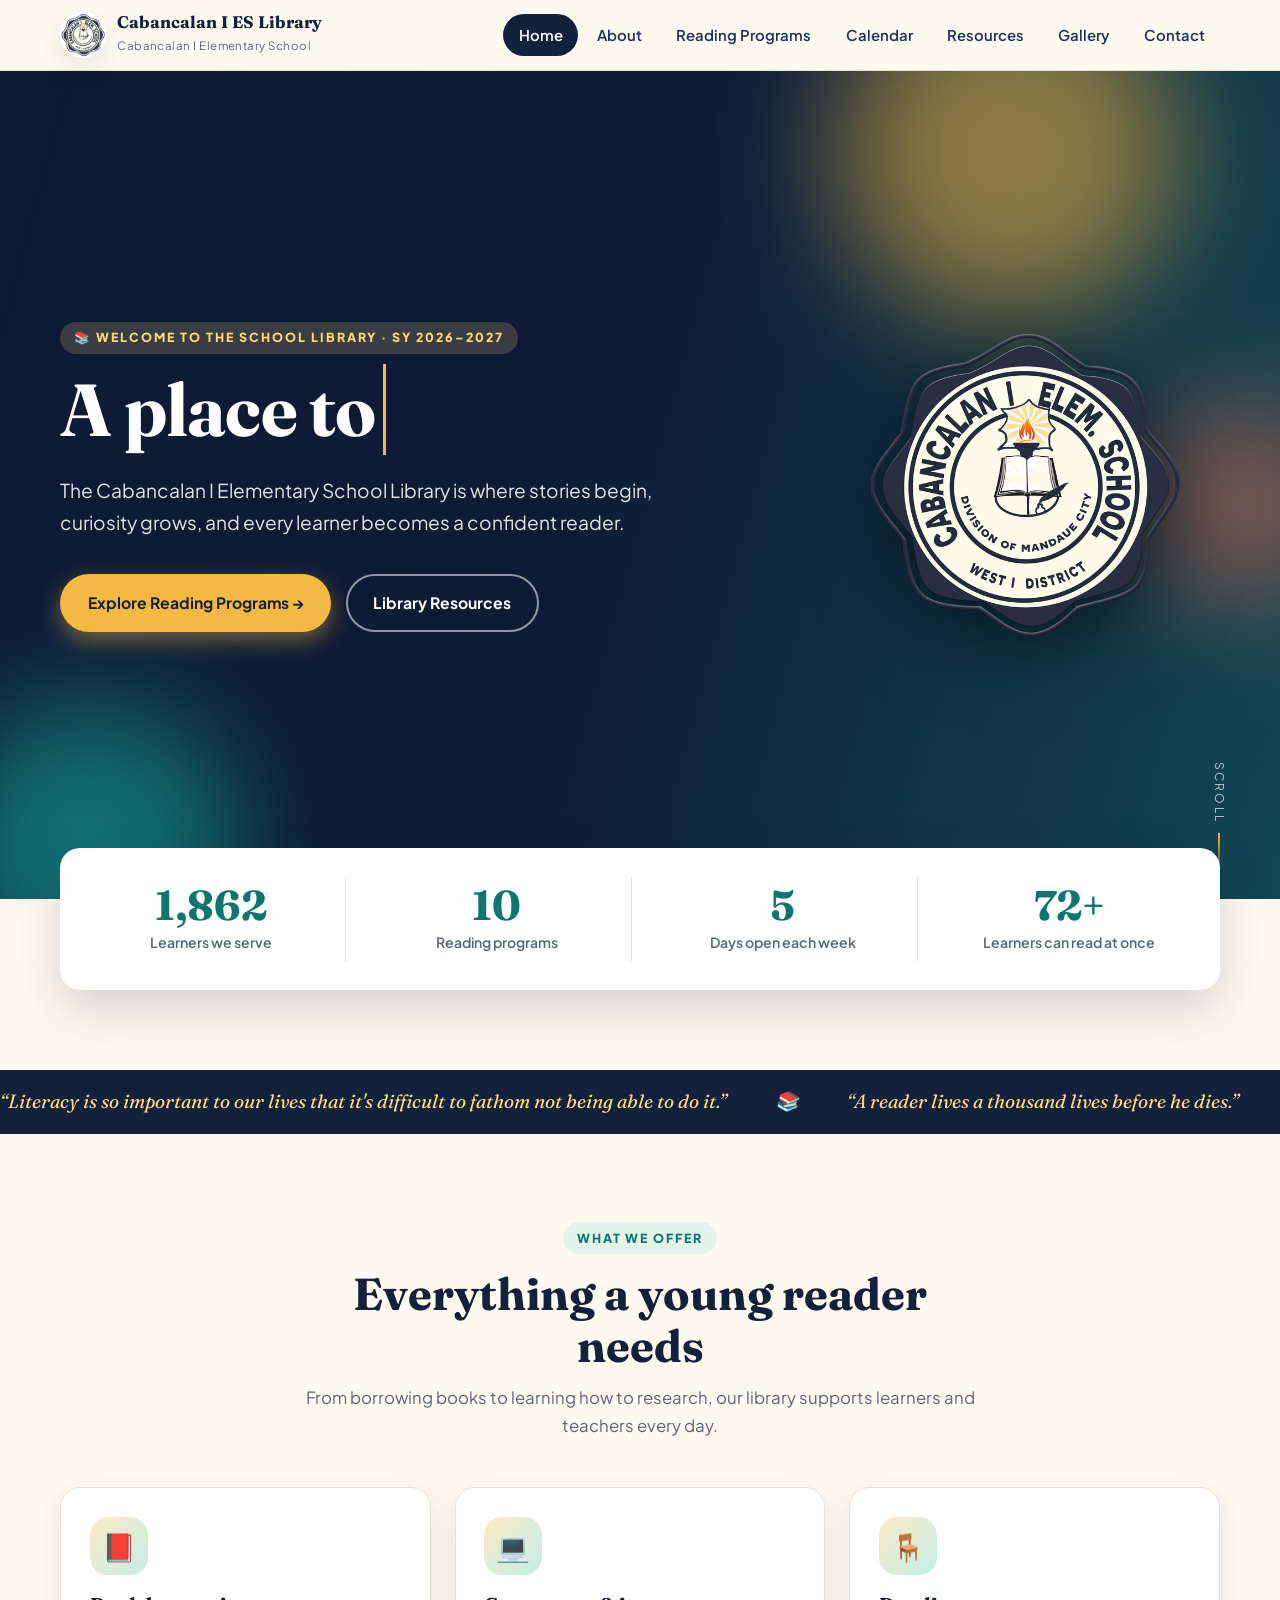
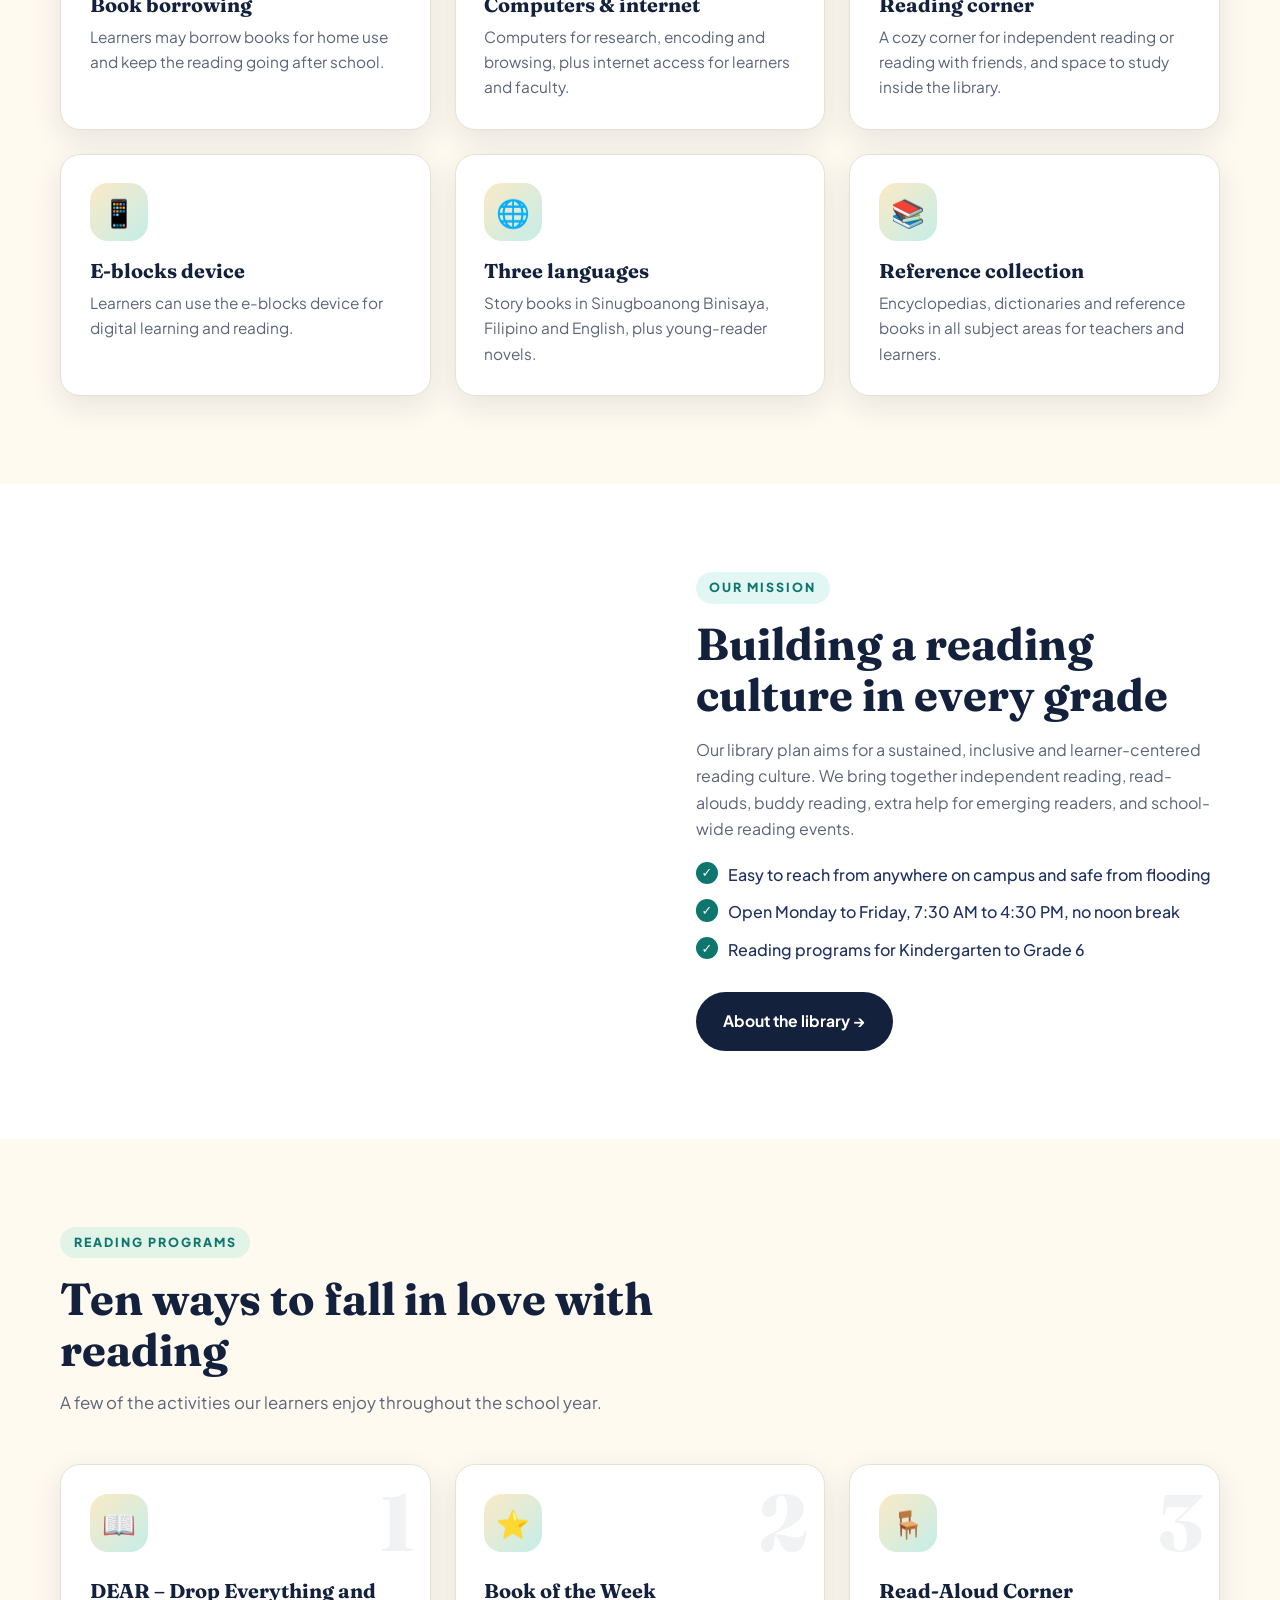
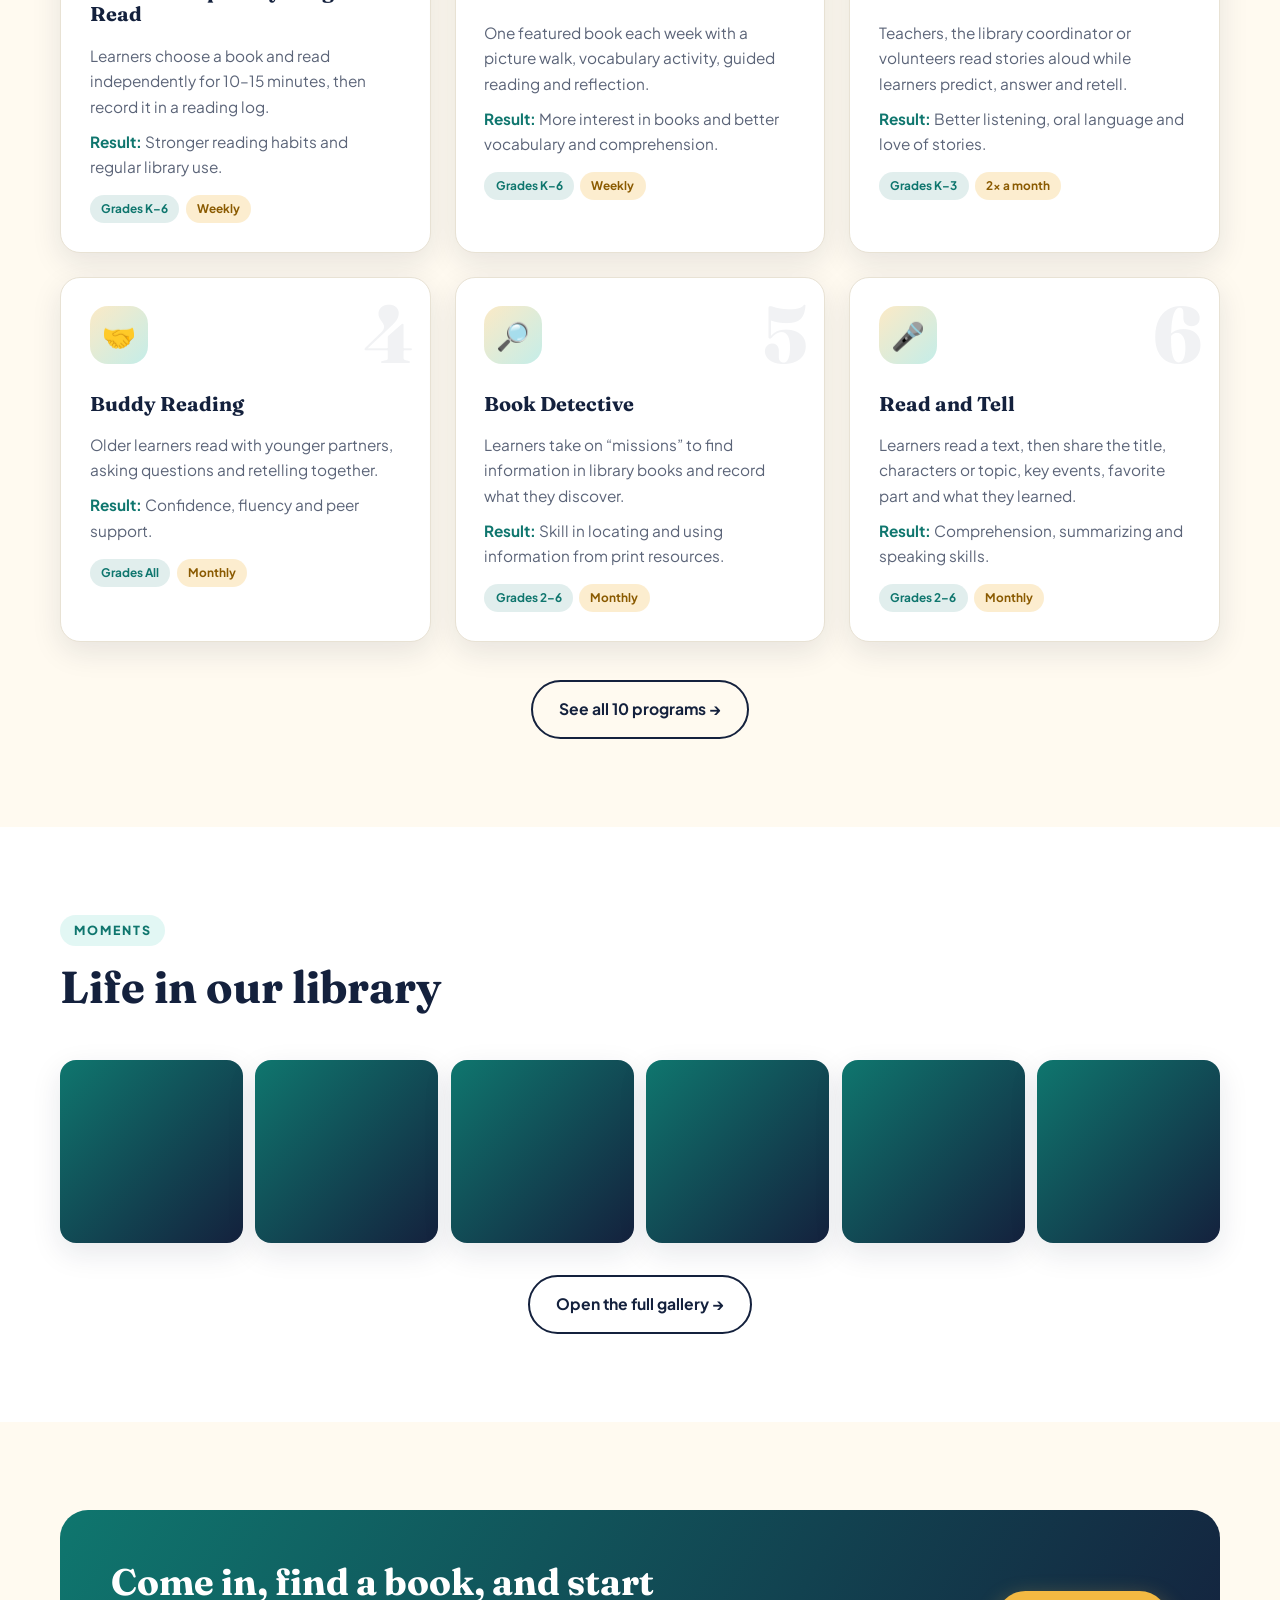
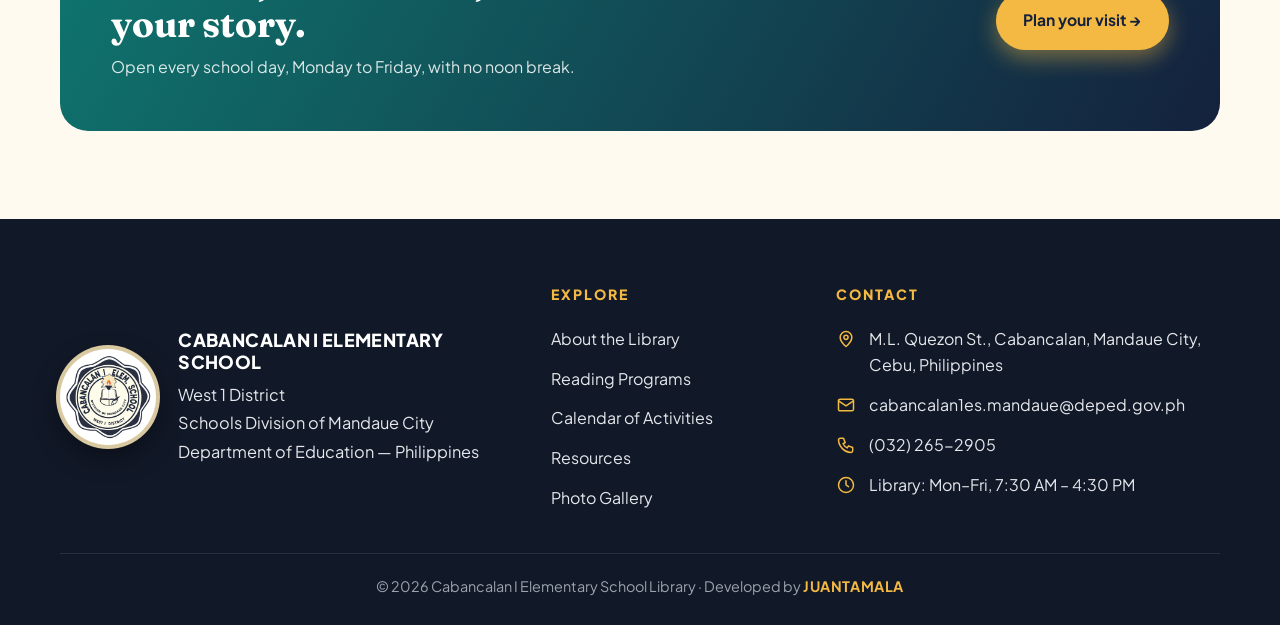
==== index.html @ df716379 "Add files via upload" ====
<!DOCTYPE html>
<html lang="en">
<head>
<meta charset="utf-8">
<meta name="viewport" content="width=device-width, initial-scale=1">
<title>Home | Cabancalan I ES Library</title>
<meta name="description" content="The official website of the Cabancalan I Elementary School Library in Mandaue City: reading programs, services, resources and activities.">
<meta name="theme-color" content="#14213d">
<link rel="icon" type="image/png" href="images/favicon.png">
<link rel="preconnect" href="https://fonts.googleapis.com">
<link rel="preconnect" href="https://fonts.gstatic.com" crossorigin>
<link href="https://fonts.googleapis.com/css2?family=Fraunces:ital,opsz,wght@0,9..144,600;0,9..144,800;1,9..144,500&family=Plus+Jakarta+Sans:wght@400;500;600;700;800&display=swap" rel="stylesheet">
<link rel="stylesheet" href="css/style.css">
</head>
<body>
<header class="site-header">
  <div class="container nav">
    <a class="brand" href="index.html" aria-label="Cabancalan I ES Library home">
      <img class="brand-logo" src="images/favicon.png" srcset="images/logo.png 2x" alt="Cabancalan I Elementary School seal" width="46" height="46">
      <span class="brand-text"><strong>Cabancalan I ES Library</strong><span>Cabancalan I Elementary School</span></span>
    </a>
    <button class="nav-toggle" aria-label="Toggle menu" aria-expanded="false">☰</button>
    <ul class="nav-links"><li><a href="index.html" class="active">Home</a></li><li><a href="about.html">About</a></li><li><a href="programs.html">Reading Programs</a></li><li><a href="calendar.html">Calendar</a></li><li><a href="resources.html">Resources</a></li><li><a href="gallery.html">Gallery</a></li><li><a href="contact.html">Contact</a></li></ul>
  </div>
</header>

<section class="hero">
  <div class="hero-slides"></div>
  <div class="orb o1"></div><div class="orb o2"></div><div class="orb o3"></div>
  <div class="floaters"></div>
  <div class="container">
    <div class="hero-inner">
      <span class="eyebrow">📚 Welcome to the School Library · SY 2026–2027</span>
      <h1>A place to <span class="typed">read.</span></h1>
      <p>The Cabancalan I Elementary School Library is where stories begin, curiosity grows, and every learner becomes a confident reader.</p>
      <div class="hero-cta">
        <a class="btn btn-gold" href="programs.html">Explore Reading Programs →</a>
        <a class="btn btn-ghost" href="resources.html">Library Resources</a>
      </div>
    </div>
  </div>
  <img class="hero-seal" src="images/logo.png" alt="Cabancalan I Elementary School seal" width="320" height="320">
  <div class="hero-dots"></div>
  <div class="scroll-cue">Scroll</div>
</section>

<section class="stats"><div class="container">
  <div class="stats-grid reveal">
    <div class="stat"><b data-count="1935">0</b><span>Learners we serve</span></div>
    <div class="stat"><b data-count="10">0</b><span>Reading programs</span></div>
    <div class="stat"><b data-count="5">0</b><span>Days open each week</span></div>
    <div class="stat"><b data-count="75" data-suffix="+">0</b><span>Learners can read at once</span></div>
  </div>
</div></section>

<div class="marquee" aria-hidden="true"><div class="marquee-track"></div></div>

<section class="section">
  <div class="container">
    <div class="section-head center reveal">
      <span class="eyebrow">What we offer</span>
      <h2>Everything a young reader needs</h2>
      <p>From borrowing books to learning how to research, our library supports learners and teachers every day.</p>
    </div>
    <div class="grid grid-3">
      <div class="card reveal d1"><div class="icon-bubble">📕</div><h3>Book borrowing</h3><p>Learners may borrow books for home use and keep the reading going after school.</p></div>
      <div class="card reveal d2"><div class="icon-bubble">💻</div><h3>Computers &amp; internet</h3><p>Computers for research, encoding and browsing, plus internet access for learners and faculty.</p></div>
      <div class="card reveal d3"><div class="icon-bubble">🪑</div><h3>Reading corner</h3><p>A cozy corner for independent reading or reading with friends, and space to study inside the library.</p></div>
      <div class="card reveal d1"><div class="icon-bubble">📱</div><h3>E-blocks device</h3><p>Learners can use the e-blocks device for digital learning and reading.</p></div>
      <div class="card reveal d2"><div class="icon-bubble">🌐</div><h3>Three languages</h3><p>Story books in Sinugboanong Binisaya, Filipino and English, plus young-reader novels.</p></div>
      <div class="card reveal d3"><div class="icon-bubble">📚</div><h3>Reference collection</h3><p>Encyclopedias, dictionaries and reference books in all subject areas for teachers and learners.</p></div>
    </div>
  </div>
</section>

<section class="section alt">
  <div class="container split">
    <div class="split-img reveal"><img data-img="1_79HZ__CMOJ8QJNDazKHxoBqwaELF8jE" alt="Inside the Cabancalan I ES Library" onerror="this.style.opacity=0"></div>
    <div class="reveal d1">
      <span class="eyebrow">Our mission</span>
      <h2>Building a reading culture in every grade</h2>
      <p style="margin-top:1rem">Our library plan aims for a sustained, inclusive and learner-centered reading culture. We bring together independent reading, read-alouds, buddy reading, extra help for emerging readers, and school-wide reading events.</p>
      <ul class="check-list">
        <li>Easy to reach from anywhere on campus and safe from flooding</li>
        <li>Open Monday to Friday, 7:30 AM to 4:30 PM, no noon break</li>
        <li>Reading programs for Kindergarten to Grade 6</li>
      </ul>
      <div style="margin-top:1.8rem"><a class="btn btn-dark" href="about.html">About the library →</a></div>
    </div>
  </div>
</section>

<section class="section">
  <div class="container">
    <div class="section-head reveal">
      <span class="eyebrow">Reading programs</span>
      <h2>Ten ways to fall in love with reading</h2>
      <p>A few of the activities our learners enjoy throughout the school year.</p>
    </div>
    <div class="grid grid-3" id="programs" data-limit="6"></div>
    <div style="text-align:center;margin-top:2.4rem"><a class="btn btn-outline" href="programs.html">See all 10 programs →</a></div>
  </div>
</section>

<section class="section alt">
  <div class="container">
    <div class="section-head reveal">
      <span class="eyebrow">Moments</span>
      <h2>Life in our library</h2>
    </div>
    <div class="strip" id="strip"></div>
    <div style="text-align:center;margin-top:2rem"><a class="btn btn-outline" href="gallery.html">Open the full gallery →</a></div>
  </div>
</section>
<section class="section"><div class="container">
  <div class="cta-band reveal">
    <div><h2>Come in, find a book, and start your story.</h2><p>Open every school day, Monday to Friday, with no noon break.</p></div>
    <a class="btn btn-gold" href="contact.html">Plan your visit →</a>
  </div></div></section>

<footer class="site-footer">
  <div class="container">
    <div class="foot-grid">
      <div class="foot-school">
        <img class="foot-logo" src="images/logo.png" alt="Cabancalan I Elementary School seal" width="96" height="96" loading="lazy">
        <div>
          <h4>CABANCALAN I ELEMENTARY SCHOOL</h4>
          <p>West 1 District</p>
          <p>Schools Division of Mandaue City</p>
          <p>Department of Education — Philippines</p>
        </div>
      </div>
      <div>
        <h5>Explore</h5>
        <ul class="foot-links">
          <li><a href="about.html">About the Library</a></li>
          <li><a href="programs.html">Reading Programs</a></li>
          <li><a href="calendar.html">Calendar of Activities</a></li>
          <li><a href="resources.html">Resources</a></li>
          <li><a href="gallery.html">Photo Gallery</a></li>
        </ul>
      </div>
      <div>
        <h5>Contact</h5>
        <ul class="foot-contact">
          <li><svg viewBox="0 0 24 24" width="20" height="20" fill="none" stroke="currentColor" stroke-width="1.8" stroke-linecap="round" stroke-linejoin="round" aria-hidden="true"><path d="M12 21s7-5.6 7-11a7 7 0 1 0-14 0c0 5.4 7 11 7 11z"/><circle cx="12" cy="10" r="2.5"/></svg><span>M.L. Quezon St., Cabancalan, Mandaue City, Cebu, Philippines</span></li>
          <li><svg viewBox="0 0 24 24" width="20" height="20" fill="none" stroke="currentColor" stroke-width="1.8" stroke-linecap="round" stroke-linejoin="round" aria-hidden="true"><rect x="3" y="5" width="18" height="14" rx="2"/><path d="m3 7 9 6 9-6"/></svg><a href="mailto:cabancalan1es.mandaue@deped.gov.ph">cabancalan1es.mandaue@deped.gov.ph</a></li>
          <li><svg viewBox="0 0 24 24" width="20" height="20" fill="none" stroke="currentColor" stroke-width="1.8" stroke-linecap="round" stroke-linejoin="round" aria-hidden="true"><path d="M5 4h4l2 5-2.5 1.5a11 11 0 0 0 5 5L15 13l5 2v4a2 2 0 0 1-2 2A16 16 0 0 1 3 6a2 2 0 0 1 2-2z"/></svg><span>(032) 265-2905</span></li>
          <li><svg viewBox="0 0 24 24" width="20" height="20" fill="none" stroke="currentColor" stroke-width="1.8" stroke-linecap="round" stroke-linejoin="round" aria-hidden="true"><circle cx="12" cy="12" r="9"/><path d="M12 7v5l3 2"/></svg><span>Library: Mon–Fri, 7:30 AM – 4:30 PM</span></li>
        </ul>
      </div>
    </div>
    <div class="foot-bottom">© <span class="year">2026</span> Cabancalan I Elementary School Library · Developed by <b>JUANTAMALA</b></div>
  </div>
</footer>
<button class="to-top" aria-label="Back to top">↑</button>
<script src="js/data.js"></script>
<script src="js/main.js"></script>
</body>
</html>
---- css/style.css ----
/* Cabancalan 1 ES Library — styles */
:root{
  --ink:#14213d;
  --ink-2:#1f3160;
  --teal:#0f766e;
  --teal-2:#14b8a6;
  --gold:#f4b942;
  --gold-2:#ffd978;
  --coral:#e76f51;
  --cream:#fffaf0;
  --paper:#ffffff;
  --muted:#5b6478;
  --line:#e8e2d4;
  --radius:20px;
  --shadow:0 10px 30px rgba(20,33,61,.10);
  --shadow-lg:0 20px 50px rgba(20,33,61,.18);
  --font-head:"Fraunces",Georgia,serif;
  --font-body:"Plus Jakarta Sans",system-ui,-apple-system,"Segoe UI",sans-serif;
}
*{box-sizing:border-box;margin:0;padding:0}
html{scroll-behavior:smooth}
body{font-family:var(--font-body);color:var(--ink);background:var(--cream);line-height:1.65;overflow-x:hidden}
img{max-width:100%;display:block}
a{color:inherit;text-decoration:none}
.container{width:min(1160px,92%);margin-inline:auto}
h1,h2,h3,h4{font-family:var(--font-head);line-height:1.15;color:var(--ink)}
h2{font-size:clamp(1.9rem,4vw,2.8rem)}
h3{font-size:1.25rem}
p{color:var(--muted)}
.eyebrow{display:inline-block;font-size:.78rem;font-weight:800;letter-spacing:.16em;text-transform:uppercase;color:var(--teal);background:rgba(20,184,166,.12);padding:.35rem .85rem;border-radius:999px;margin-bottom:.9rem}
.section{padding:5.5rem 0}
.section.alt{background:var(--paper)}
.section-head{max-width:680px;margin-bottom:3rem}
.section-head.center{text-align:center;margin-inline:auto}
.section-head p{margin-top:.8rem;font-size:1.05rem}

/* Header */
.site-header{position:sticky;top:0;z-index:50;background:rgba(255,250,240,.86);backdrop-filter:blur(14px);border-bottom:1px solid var(--line);transition:box-shadow .3s}
.site-header.scrolled{box-shadow:0 6px 24px rgba(20,33,61,.10)}
.nav{display:flex;align-items:center;justify-content:space-between;padding:.75rem 0}
.brand{display:flex;align-items:center;gap:.7rem}
.brand-mark{width:44px;height:44px;border-radius:14px;background:linear-gradient(135deg,var(--teal),var(--ink));display:grid;place-items:center;font-size:1.4rem;box-shadow:var(--shadow)}
.brand-text strong{display:block;font-family:var(--font-head);font-size:1.05rem;line-height:1.1}
.brand-text span{font-size:.72rem;color:var(--muted);letter-spacing:.04em}
.nav-links{display:flex;gap:.25rem;list-style:none;align-items:center}
.nav-links a{display:block;padding:.55rem .95rem;border-radius:999px;font-weight:600;font-size:.93rem;color:var(--ink-2);transition:background .2s,color .2s}
.nav-links a:hover{background:rgba(15,118,110,.1);color:var(--teal)}
.nav-links a.active{background:var(--ink);color:#fff}
.nav-toggle{display:none;background:none;border:0;font-size:1.7rem;cursor:pointer;color:var(--ink)}

/* Buttons */
.btn{display:inline-flex;align-items:center;gap:.5rem;padding:.9rem 1.6rem;border-radius:999px;font-weight:700;font-size:.98rem;border:2px solid transparent;cursor:pointer;transition:transform .25s,box-shadow .25s,background .25s,color .25s;font-family:inherit}
.btn:hover{transform:translateY(-3px)}
.btn-gold{background:var(--gold);color:var(--ink);box-shadow:0 8px 22px rgba(244,185,66,.45)}
.btn-gold:hover{box-shadow:0 14px 30px rgba(244,185,66,.6)}
.btn-ghost{border-color:rgba(255,255,255,.55);color:#fff}
.btn-ghost:hover{background:rgba(255,255,255,.15)}
.btn-dark{background:var(--ink);color:#fff}
.btn-outline{border-color:var(--ink);color:var(--ink)}
.btn-outline:hover{background:var(--ink);color:#fff}

/* Hero */
.hero{position:relative;min-height:92vh;display:grid;align-items:center;color:#fff;overflow:hidden;isolation:isolate;background:var(--ink)}
.hero-slides{position:absolute;inset:0;z-index:-3}
.hero-slide{position:absolute;inset:0;background-size:cover;background-position:center;opacity:0;transform:scale(1.05);transition:opacity 1.6s ease}
.hero-slide.active{opacity:1;animation:kenburns 14s ease-out forwards}
@keyframes kenburns{from{transform:scale(1.05) translate(0,0)}to{transform:scale(1.18) translate(-1.5%,-1%)}}
.hero::before{content:"";position:absolute;inset:0;z-index:-2;background:linear-gradient(105deg,rgba(14,26,52,.93) 0%,rgba(14,26,52,.78) 45%,rgba(15,118,110,.45) 100%)}
.orb{position:absolute;border-radius:50%;filter:blur(60px);opacity:.55;z-index:-1;animation:drift 12s ease-in-out infinite alternate}
.orb.o1{width:340px;height:340px;background:var(--gold);top:-90px;right:8%}
.orb.o2{width:300px;height:300px;background:var(--teal-2);bottom:-100px;left:-60px;animation-delay:-4s}
.orb.o3{width:200px;height:200px;background:var(--coral);top:40%;right:-60px;animation-delay:-7s}
@keyframes drift{from{transform:translate(0,0) scale(1)}to{transform:translate(40px,-30px) scale(1.15)}}
.floaters{position:absolute;inset:0;z-index:-1;pointer-events:none;overflow:hidden}
.floaters span{position:absolute;bottom:-60px;font-size:2rem;opacity:0;animation:floatUp linear infinite}
@keyframes floatUp{0%{transform:translateY(0) rotate(0);opacity:0}10%{opacity:.8}90%{opacity:.6}100%{transform:translateY(-110vh) rotate(360deg);opacity:0}}
.hero-inner{padding:5rem 0 6rem;max-width:760px}
.hero .eyebrow{background:rgba(255,217,120,.18);color:var(--gold-2)}
.hero h1{color:#fff;font-size:clamp(2.5rem,7vw,4.6rem);letter-spacing:-.01em}
.hero h1 .typed{color:var(--gold);border-right:3px solid var(--gold);padding-right:.1em;animation:blink .8s steps(1) infinite}
@keyframes blink{50%{border-color:transparent}}
.hero p{color:rgba(255,255,255,.88);font-size:clamp(1.02rem,2vw,1.2rem);margin:1.4rem 0 2.2rem;max-width:600px}
.hero-cta{display:flex;flex-wrap:wrap;gap:.9rem}
.hero-dots{position:absolute;bottom:1.6rem;left:50%;transform:translateX(-50%);display:flex;gap:.5rem}
.hero-dots button{width:10px;height:10px;border-radius:99px;border:0;background:rgba(255,255,255,.4);cursor:pointer;transition:width .3s,background .3s}
.hero-dots button.active{width:32px;background:var(--gold)}
.scroll-cue{position:absolute;bottom:1.4rem;right:4%;font-size:.75rem;letter-spacing:.18em;text-transform:uppercase;color:rgba(255,255,255,.7);writing-mode:vertical-rl;display:flex;align-items:center;gap:.6rem}
.scroll-cue::after{content:"";width:2px;height:44px;background:linear-gradient(var(--gold),transparent);animation:cue 1.8s ease-in-out infinite}
@keyframes cue{0%{transform:scaleY(0);transform-origin:top}50%{transform:scaleY(1);transform-origin:top}51%{transform-origin:bottom}100%{transform:scaleY(0);transform-origin:bottom}}

/* Page hero (inner pages) */
.page-hero{position:relative;padding:5rem 0 4rem;background:linear-gradient(120deg,var(--ink),var(--ink-2) 55%,var(--teal));color:#fff;overflow:hidden}
.page-hero::after{content:"📖";position:absolute;right:6%;top:50%;transform:translateY(-50%) rotate(-12deg);font-size:9rem;opacity:.12}
.page-hero h1{color:#fff;font-size:clamp(2.1rem,5vw,3.4rem)}
.page-hero p{color:rgba(255,255,255,.85);max-width:600px;margin-top:.8rem;font-size:1.1rem}
.crumbs{font-size:.85rem;color:var(--gold-2);margin-bottom:.8rem}

/* Stats */
.stats{position:relative;margin-top:-3.2rem;z-index:5}
.stats-grid{display:grid;grid-template-columns:repeat(4,1fr);gap:1rem;background:var(--paper);border-radius:var(--radius);box-shadow:var(--shadow-lg);padding:1.8rem 1rem}
.stat{text-align:center;padding:.4rem 1rem;border-right:1px solid var(--line)}
.stat:last-child{border:0}
.stat b{display:block;font-family:var(--font-head);font-size:2.6rem;color:var(--teal);line-height:1.1}
.stat span{font-size:.88rem;color:var(--muted);font-weight:600}

/* Marquee */
.marquee{background:var(--ink);color:var(--gold-2);overflow:hidden;padding:1rem 0;margin-top:5rem}
.marquee-track{display:flex;gap:3rem;white-space:nowrap;width:max-content;animation:scroll 38s linear infinite;font-family:var(--font-head);font-style:italic;font-size:1.2rem}
.marquee:hover .marquee-track{animation-play-state:paused}
@keyframes scroll{to{transform:translateX(-50%)}}

/* Cards */
.grid{display:grid;gap:1.5rem}
.grid-3{grid-template-columns:repeat(3,1fr)}
.grid-2{grid-template-columns:repeat(2,1fr)}
.card{background:var(--paper);border:1px solid var(--line);border-radius:var(--radius);padding:1.8rem;box-shadow:var(--shadow);transition:transform .35s,box-shadow .35s}
.card:hover{transform:translateY(-8px);box-shadow:var(--shadow-lg)}
.icon-bubble{width:58px;height:58px;border-radius:18px;display:grid;place-items:center;font-size:1.7rem;margin-bottom:1.1rem;background:linear-gradient(135deg,rgba(244,185,66,.3),rgba(20,184,166,.25))}
.card h3{margin-bottom:.5rem}
.card p{font-size:.96rem}

/* Split */
.split{display:grid;grid-template-columns:1.05fr .95fr;gap:3.5rem;align-items:center}
.split-img{position:relative}
.split-img img{border-radius:var(--radius);box-shadow:var(--shadow-lg);aspect-ratio:4/3;object-fit:cover;width:100%;background:linear-gradient(135deg,var(--teal),var(--ink))}
.split-img::before{content:"";position:absolute;inset:-14px 14px 14px -14px;border:3px solid var(--gold);border-radius:var(--radius);z-index:-1}
.check-list{list-style:none;margin-top:1.2rem;display:grid;gap:.7rem}
.check-list li{padding-left:2rem;position:relative;color:var(--ink-2);font-weight:500}
.check-list li::before{content:"✓";position:absolute;left:0;top:0;width:1.4rem;height:1.4rem;border-radius:50%;background:var(--teal);color:#fff;font-size:.8rem;display:grid;place-items:center}

/* Programs */
.filters{display:flex;flex-wrap:wrap;gap:.6rem;margin-bottom:2rem}
.chip{padding:.5rem 1.1rem;border-radius:999px;border:1.5px solid var(--line);background:var(--paper);font-weight:700;font-size:.88rem;cursor:pointer;font-family:inherit;color:var(--ink-2);transition:all .2s}
.chip:hover{border-color:var(--teal);color:var(--teal)}
.chip.active{background:var(--ink);border-color:var(--ink);color:#fff}
.program{display:flex;flex-direction:column;gap:.6rem;position:relative;overflow:hidden}
.program .num{position:absolute;right:1rem;top:-.6rem;font-family:var(--font-head);font-size:5rem;font-weight:800;color:rgba(20,33,61,.06)}
.tags{display:flex;flex-wrap:wrap;gap:.4rem;margin-top:.4rem}
.tag{font-size:.74rem;font-weight:700;padding:.25rem .7rem;border-radius:999px;background:rgba(15,118,110,.12);color:var(--teal)}
.tag.gold{background:rgba(244,185,66,.25);color:#8a5a00}
.program.hide{display:none}

/* Timeline / calendar */
.timeline{position:relative;max-width:860px;margin-inline:auto}
.timeline::before{content:"";position:absolute;left:22px;top:0;bottom:0;width:3px;background:linear-gradient(var(--gold),var(--teal))}
.t-item{position:relative;padding-left:4.2rem;margin-bottom:1.6rem}
.t-dot{position:absolute;left:0;top:0;width:46px;height:46px;border-radius:50%;background:var(--ink);color:var(--gold);display:grid;place-items:center;font-size:.72rem;font-weight:800;letter-spacing:.05em;box-shadow:0 0 0 6px var(--cream)}
.t-card{background:var(--paper);border:1px solid var(--line);border-radius:16px;padding:1.2rem 1.4rem;box-shadow:var(--shadow)}
.t-card h3{margin-bottom:.5rem}
.t-card ul{list-style:none;display:grid;gap:.35rem}
.t-card li{font-size:.95rem;color:var(--muted);padding-left:1.1rem;position:relative}
.t-card li::before{content:"•";position:absolute;left:0;color:var(--teal);font-weight:900}
.t-card li b{color:var(--ink-2)}

/* Resources */
.res-card{display:flex;gap:1.2rem;align-items:flex-start}
.res-icon{flex:none;width:56px;height:68px;border-radius:12px;display:grid;place-items:center;font-size:.8rem;font-weight:800;color:#fff;letter-spacing:.05em}
.res-icon.pdf{background:linear-gradient(135deg,#ef4444,#b91c1c)}
.res-icon.doc{background:linear-gradient(135deg,#3b82f6,#1d4ed8)}
.res-card .btn{margin-top:.9rem;padding:.55rem 1.2rem;font-size:.88rem}

/* Gallery */
.gallery{columns:3 280px;column-gap:1rem}
.g-item{break-inside:avoid;margin-bottom:1rem;border-radius:16px;overflow:hidden;cursor:zoom-in;position:relative;background:linear-gradient(135deg,var(--teal),var(--ink));min-height:140px;box-shadow:var(--shadow)}
.g-item img{width:100%;transition:transform .6s}
.g-item:hover img{transform:scale(1.08)}
.g-item::after{content:"🔍";position:absolute;inset:auto 12px 12px auto;width:38px;height:38px;border-radius:50%;background:rgba(255,255,255,.9);display:grid;place-items:center;opacity:0;transform:translateY(8px);transition:all .3s}
.g-item:hover::after{opacity:1;transform:none}
.lightbox{position:fixed;inset:0;z-index:100;background:rgba(10,16,32,.94);display:none;align-items:center;justify-content:center;padding:2rem}
.lightbox.open{display:flex;animation:fade .25s}
.lightbox img{max-height:88vh;max-width:92vw;border-radius:12px;box-shadow:0 20px 60px rgba(0,0,0,.6)}
.lb-btn{position:absolute;background:rgba(255,255,255,.14);color:#fff;border:0;width:48px;height:48px;border-radius:50%;font-size:1.4rem;cursor:pointer;transition:background .2s}
.lb-btn:hover{background:rgba(255,255,255,.3)}
.lb-close{top:1.2rem;right:1.2rem}.lb-prev{left:1.2rem}.lb-next{right:1.2rem}
@keyframes fade{from{opacity:0}to{opacity:1}}

/* Preview strip on home */
.strip{display:grid;grid-template-columns:repeat(6,1fr);gap:.8rem}
.strip .g-item{margin:0;aspect-ratio:1;min-height:0}
.strip .g-item img{height:100%;object-fit:cover}

/* Rules */
.rule{display:flex;gap:1rem;align-items:center;padding:1.1rem 1.3rem;background:var(--paper);border:1px solid var(--line);border-radius:16px}
.rule .ico{font-size:1.7rem}
.rule b{color:var(--ink-2)}

/* Contact */
.contact-grid{display:grid;grid-template-columns:1fr 1fr;gap:2rem}
.contact-line{display:flex;gap:1rem;align-items:flex-start;padding:1rem 0;border-bottom:1px dashed var(--line)}
.contact-line:last-child{border:0}
.contact-line .ico{font-size:1.5rem;width:46px;height:46px;flex:none;border-radius:14px;background:rgba(244,185,66,.25);display:grid;place-items:center}
.contact-line b{display:block;color:var(--ink)}
.hours{width:100%;border-collapse:collapse}
.hours td{padding:.7rem .4rem;border-bottom:1px solid var(--line);font-size:.96rem}
.hours td:last-child{text-align:right;font-weight:700;color:var(--teal)}
.quote-box{background:linear-gradient(135deg,var(--ink),var(--teal));color:#fff;border-radius:var(--radius);padding:2.4rem;position:relative;overflow:hidden}
.quote-box p{color:#fff;font-family:var(--font-head);font-style:italic;font-size:1.35rem;line-height:1.5;position:relative}
.quote-box::before{content:"“";position:absolute;top:-30px;left:14px;font-size:9rem;font-family:var(--font-head);color:rgba(255,217,120,.25)}

/* CTA band */
.cta-band{background:linear-gradient(120deg,var(--teal),var(--ink));color:#fff;border-radius:28px;padding:3.2rem;display:flex;gap:2rem;align-items:center;justify-content:space-between;flex-wrap:wrap;position:relative;overflow:hidden}
.cta-band h2{color:#fff;font-size:clamp(1.6rem,3.2vw,2.3rem);max-width:560px}
.cta-band p{color:rgba(255,255,255,.85);margin-top:.5rem}

/* Footer (see bottom) */
.to-top{position:fixed;right:1.2rem;bottom:1.2rem;width:48px;height:48px;border-radius:50%;border:0;background:var(--gold);color:var(--ink);font-size:1.3rem;font-weight:800;cursor:pointer;box-shadow:var(--shadow-lg);opacity:0;pointer-events:none;transform:translateY(12px);transition:all .3s;z-index:40}
.to-top.show{opacity:1;pointer-events:auto;transform:none}

/* Reveal on scroll */
.reveal{opacity:0;transform:translateY(34px);transition:opacity .8s ease,transform .8s ease}
.reveal.in{opacity:1;transform:none}
.reveal.d1{transition-delay:.1s}.reveal.d2{transition-delay:.2s}.reveal.d3{transition-delay:.3s}

/* Responsive */
@media (max-width:900px){
  .nav-toggle{display:block}
  .nav-links{position:absolute;top:100%;left:0;right:0;flex-direction:column;align-items:stretch;background:var(--cream);padding:.8rem 4%;border-bottom:1px solid var(--line);display:none;box-shadow:0 14px 24px rgba(20,33,61,.1)}
  .nav-links.open{display:flex}
  .grid-3{grid-template-columns:repeat(2,1fr)}
  .split,.contact-grid,.foot-grid{grid-template-columns:1fr}
  .stats-grid{grid-template-columns:repeat(2,1fr)}
  .stat{border-right:0}
  .strip{grid-template-columns:repeat(3,1fr)}
  .scroll-cue{display:none}
}
@media (max-width:600px){
  .grid-3,.grid-2{grid-template-columns:1fr}
  .section{padding:4rem 0}
  .hero-inner{padding:3.5rem 0 5.5rem}
  .cta-band{padding:2rem}
}
@media (prefers-reduced-motion:reduce){
  *,*::before,*::after{animation:none!important;transition:none!important}
  .reveal{opacity:1;transform:none}
  .hero-slide:first-child{opacity:1}
}

/* School seal */
.brand-logo{width:46px;height:46px;border-radius:50%;object-fit:contain;background:#fff;box-shadow:var(--shadow)}
.hero-seal{position:absolute;right:7%;top:50%;width:min(340px,26vw);height:auto;aspect-ratio:1;transform:translateY(-50%);filter:drop-shadow(0 20px 40px rgba(0,0,0,.5));animation:sealFloat 6s ease-in-out infinite;z-index:1}
.hero-seal::after{content:""}
@keyframes sealFloat{0%,100%{transform:translateY(-50%) rotate(-3deg)}50%{transform:translateY(calc(-50% - 16px)) rotate(3deg)}}
@media (max-width:1240px){.hero-seal{display:none}}

/* Footer — matches the L&D site */
.site-footer{background:#111827;color:#e5e7eb;padding:4rem 0 1.6rem}
.foot-grid{display:grid;grid-template-columns:1.5fr .8fr 1.3fr;gap:3rem}
.foot-school{display:flex;gap:1.4rem;align-items:center}
.foot-logo{width:96px;height:96px;flex:none;border-radius:50%;background:#fff;padding:3px;box-shadow:0 0 0 4px #d9c9a0,0 10px 28px rgba(0,0,0,.45)}
.site-footer h4{font-family:var(--font-body);font-size:1.12rem;font-weight:800;letter-spacing:.02em;color:#fff;margin-bottom:.45rem;line-height:1.25}
.site-footer h5{font-family:var(--font-body);font-size:.88rem;font-weight:800;letter-spacing:.14em;text-transform:uppercase;color:var(--gold);margin-bottom:1.2rem}
.foot-school p{color:#e5e7eb;font-size:1.02rem;line-height:1.75}
.foot-links,.foot-contact{list-style:none;display:grid;gap:.85rem;font-size:1rem}
.foot-contact li{display:flex;gap:.85rem;align-items:flex-start;color:#e5e7eb}
.foot-contact svg{flex:none;color:var(--gold);margin-top:.2rem}
.site-footer a{color:#e5e7eb;transition:color .2s}
.site-footer a:hover{color:var(--gold)}
.foot-bottom{margin-top:2.6rem;padding-top:1.3rem;border-top:1px solid rgba(255,255,255,.1);font-size:.9rem;text-align:center;color:#9ca3af}
.foot-bottom b{color:var(--gold);letter-spacing:.04em}
@media (max-width:900px){.foot-grid{grid-template-columns:1fr;gap:2rem}.foot-school{flex-direction:row}}
@media (max-width:480px){.foot-school{flex-direction:column;align-items:flex-start}}
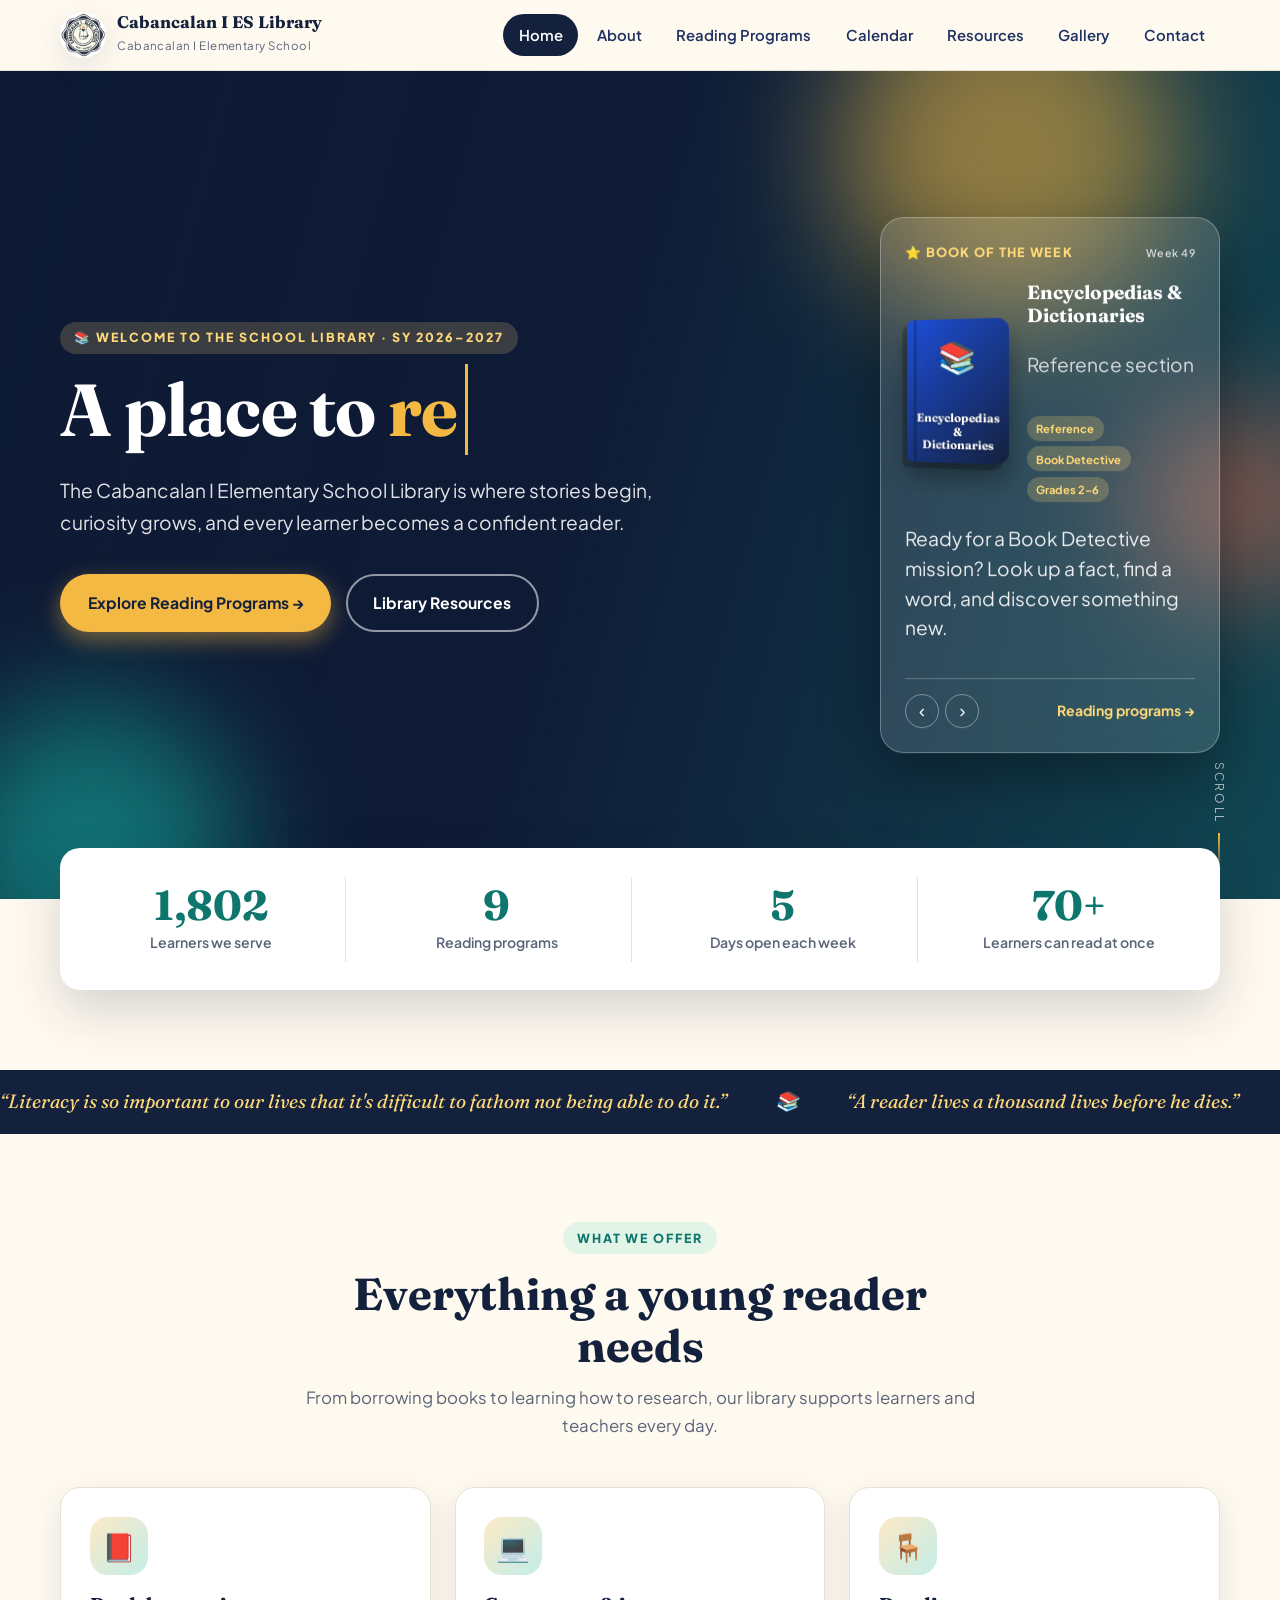
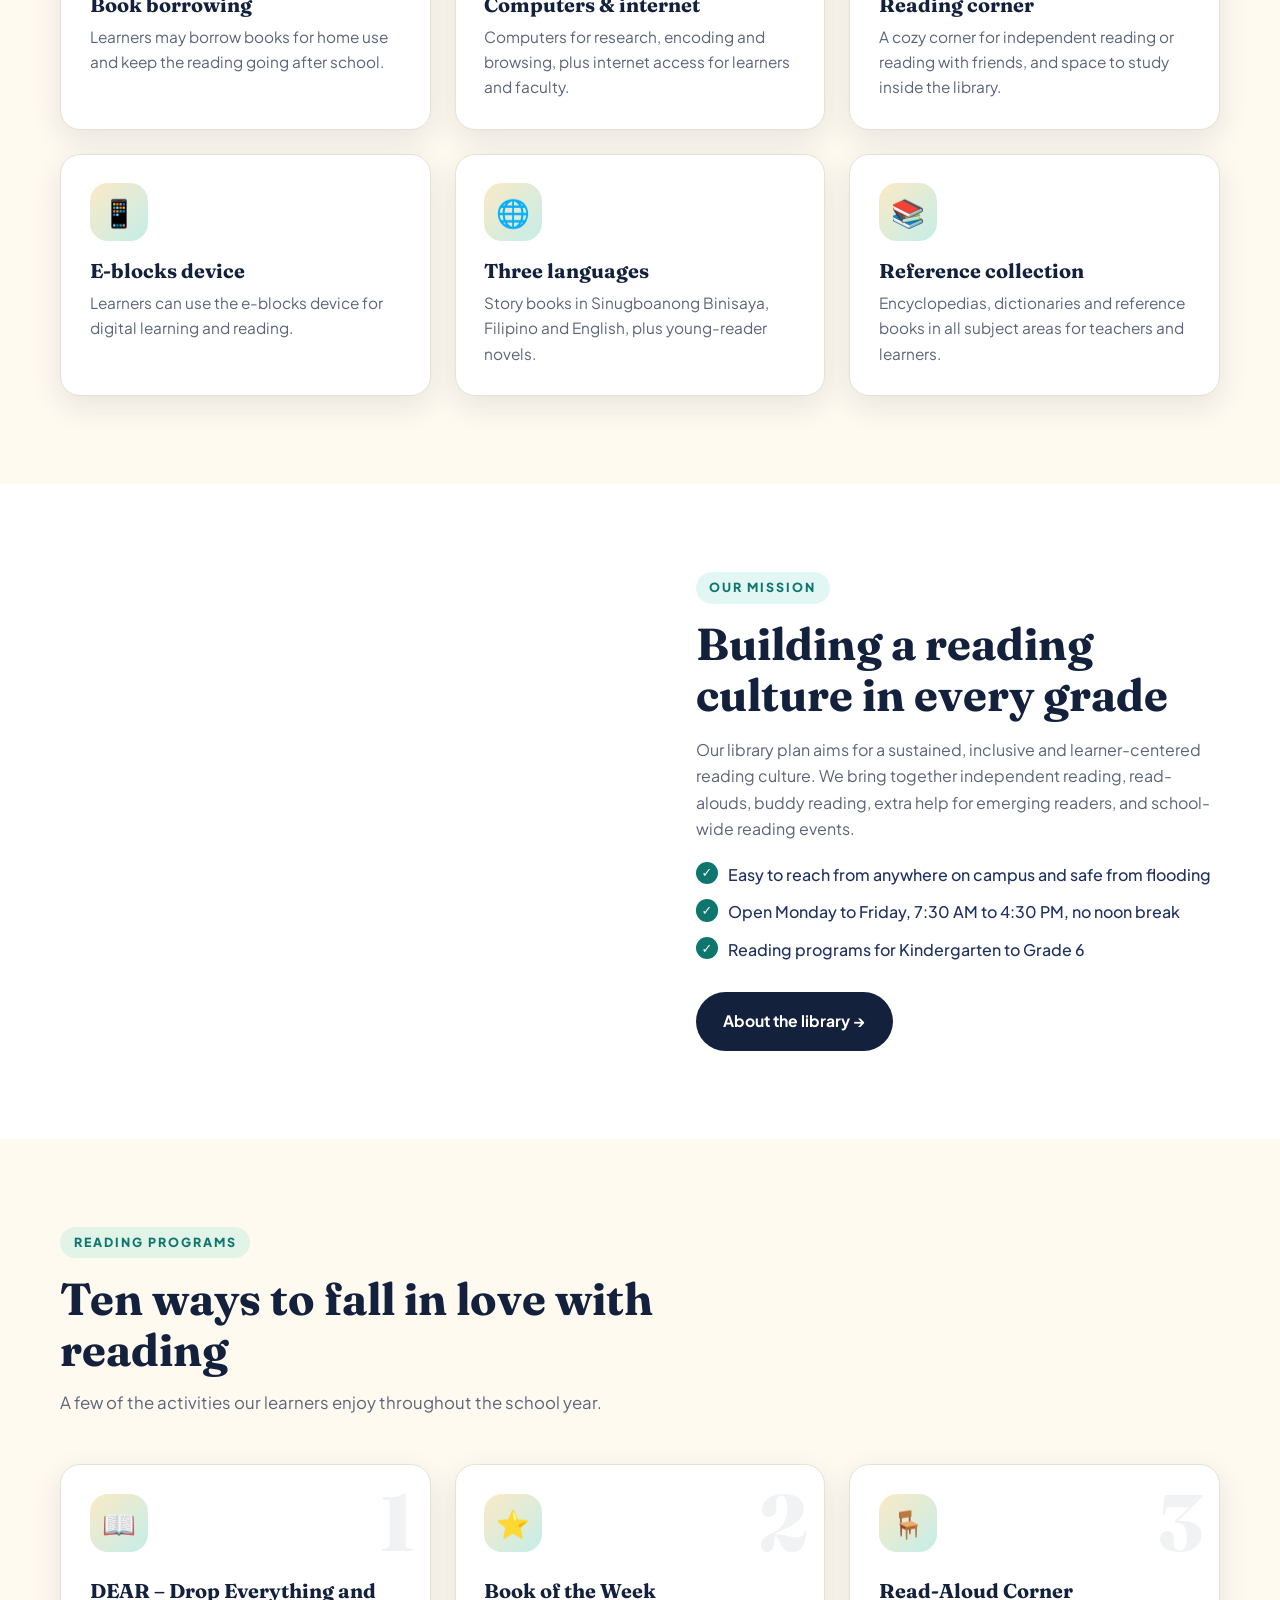
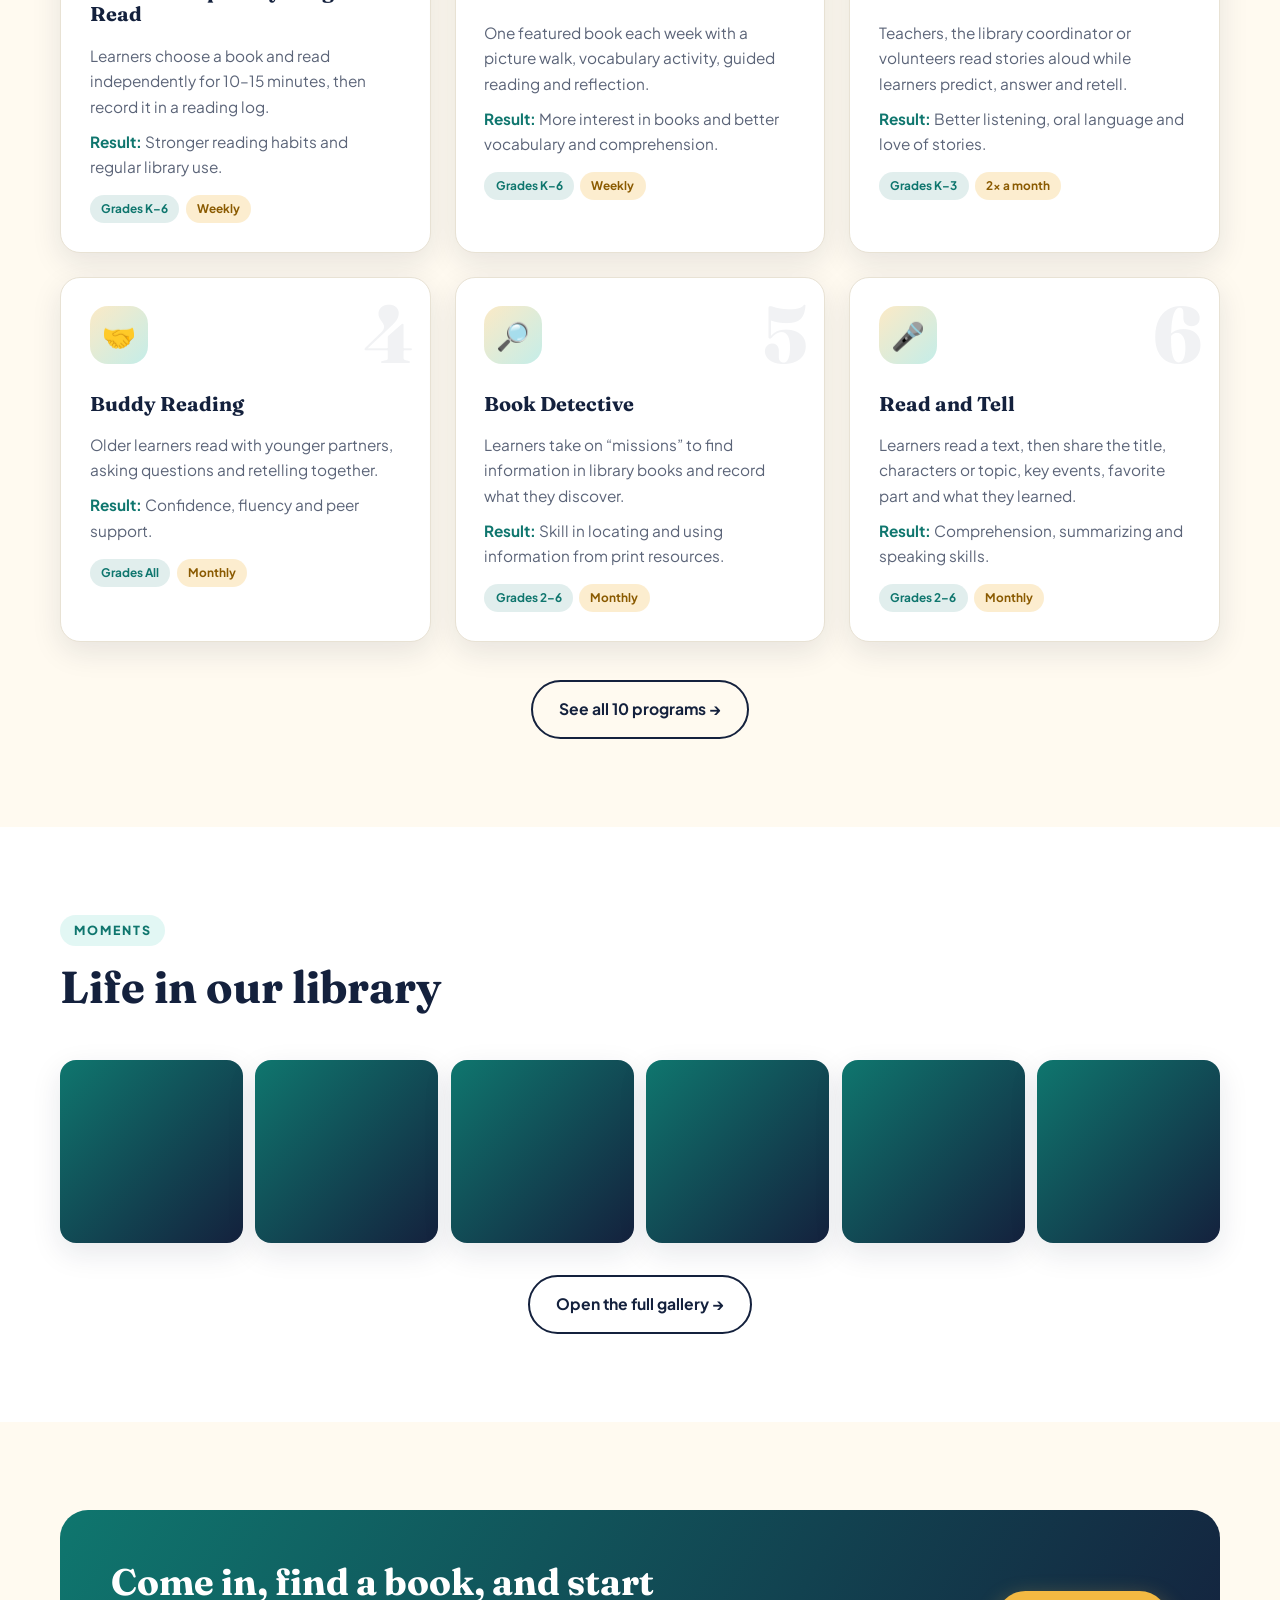
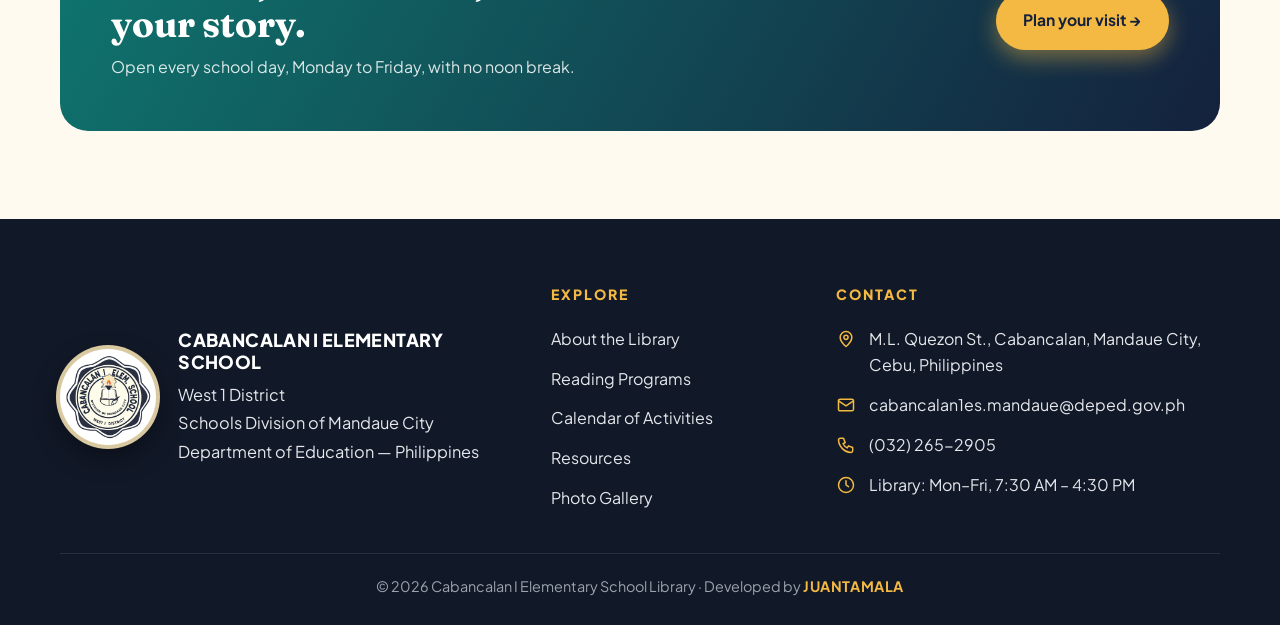
==== commit c475c0a1: "Add files via upload" ====
--- a/index.html
+++ b/index.html
@@ -39,7 +39,22 @@
       </div>
     </div>
   </div>
-  <img class="hero-seal" src="images/logo.png" alt="Cabancalan I Elementary School seal" width="320" height="320">
+  <aside class="hero-card" id="heroCard" aria-label="Book of the Week">
+    <div class="bw-head"><span>⭐ Book of the Week</span><small id="bwWeek"></small></div>
+    <div class="bw-body">
+      <div class="bw-cover" id="bwCover" aria-hidden="true"><span id="bwCoverIcon">📘</span><b id="bwCoverTitle"></b></div>
+      <div class="bw-info">
+        <h3 id="bwTitle">—</h3>
+        <p class="bw-author" id="bwAuthor"></p>
+        <div class="bw-tags" id="bwTags"></div>
+      </div>
+    </div>
+    <p class="bw-blurb" id="bwBlurb"></p>
+    <div class="bw-foot">
+      <div class="bw-nav"><button type="button" id="bwPrev" aria-label="Previous book">‹</button><button type="button" id="bwNext" aria-label="Next book">›</button></div>
+      <a class="hc-link" href="programs.html">Reading programs →</a>
+    </div>
+  </aside>
   <div class="hero-dots"></div>
   <div class="scroll-cue">Scroll</div>
 </section>
--- a/css/style.css
+++ b/css/style.css
@@ -237,10 +237,6 @@
 
 /* School seal */
 .brand-logo{width:46px;height:46px;border-radius:50%;object-fit:contain;background:#fff;box-shadow:var(--shadow)}
-.hero-seal{position:absolute;right:7%;top:50%;width:min(340px,26vw);height:auto;aspect-ratio:1;transform:translateY(-50%);filter:drop-shadow(0 20px 40px rgba(0,0,0,.5));animation:sealFloat 6s ease-in-out infinite;z-index:1}
-.hero-seal::after{content:""}
-@keyframes sealFloat{0%,100%{transform:translateY(-50%) rotate(-3deg)}50%{transform:translateY(calc(-50% - 16px)) rotate(3deg)}}
-@media (max-width:1240px){.hero-seal{display:none}}
 
 /* Footer — matches the L&D site */
 .site-footer{background:#111827;color:#e5e7eb;padding:4rem 0 1.6rem}
@@ -259,3 +255,29 @@
 .foot-bottom b{color:var(--gold);letter-spacing:.04em}
 @media (max-width:900px){.foot-grid{grid-template-columns:1fr;gap:2rem}.foot-school{flex-direction:row}}
 @media (max-width:480px){.foot-school{flex-direction:column;align-items:flex-start}}
+
+/* Hero card: Book of the Week */
+.hero-card{position:absolute;right:max(4%,calc((100vw - 1160px)/2));top:50%;transform:translateY(-50%);width:340px;padding:1.5rem;border-radius:24px;background:rgba(255,255,255,.13);border:1px solid rgba(255,255,255,.3);backdrop-filter:blur(18px);-webkit-backdrop-filter:blur(18px);box-shadow:0 24px 60px rgba(0,0,0,.35);color:#fff;z-index:2;animation:cardIn 1s .5s both cubic-bezier(.2,.8,.2,1)}
+@keyframes cardIn{from{opacity:0;transform:translateY(-44%)}to{opacity:1;transform:translateY(-50%)}}
+.bw-head{display:flex;justify-content:space-between;align-items:center;margin-bottom:1.1rem;font-weight:800;font-size:.8rem;letter-spacing:.1em;text-transform:uppercase;color:var(--gold-2)}
+.bw-head small{font-weight:600;letter-spacing:.04em;text-transform:none;color:rgba(255,255,255,.75)}
+.bw-body{display:flex;gap:1.1rem;align-items:center}
+.bw-cover{flex:none;width:104px;height:144px;border-radius:6px 12px 12px 6px;padding:.7rem .6rem;display:flex;flex-direction:column;justify-content:space-between;text-align:center;box-shadow:-5px 6px 0 rgba(0,0,0,.22),0 14px 24px rgba(0,0,0,.35);position:relative;background:var(--teal);transition:transform .5s;transform:perspective(500px) rotateY(-12deg);animation:bookBob 5s ease-in-out infinite}
+.bw-cover::before{content:"";position:absolute;left:7px;top:0;bottom:0;width:3px;background:rgba(0,0,0,.22)}
+.bw-cover span{font-size:2rem}
+.bw-cover b{font-family:var(--font-head);font-size:.74rem;line-height:1.15;color:#fff;text-shadow:0 1px 2px rgba(0,0,0,.4)}
+@keyframes bookBob{0%,100%{transform:perspective(500px) rotateY(-12deg) translateY(0)}50%{transform:perspective(500px) rotateY(-6deg) translateY(-6px)}}
+.bw-info h3{color:#fff;font-size:1.2rem;line-height:1.2}
+.bw-author{font-size:.85rem;color:rgba(255,255,255,.8)!important;margin:.25rem 0 .6rem}
+.bw-tags{display:flex;flex-wrap:wrap;gap:.35rem}
+.bw-tags span{font-size:.7rem;font-weight:700;padding:.2rem .6rem;border-radius:999px;background:rgba(255,217,120,.22);color:var(--gold-2)}
+.bw-blurb{margin:1rem 0 .4rem;font-size:.9rem;line-height:1.55;color:rgba(255,255,255,.9)!important;min-height:4.2em}
+.bw-foot{display:flex;justify-content:space-between;align-items:center;margin-top:.8rem;padding-top:.9rem;border-top:1px solid rgba(255,255,255,.25)}
+.bw-nav{display:flex;gap:.4rem}
+.bw-nav button{width:34px;height:34px;border-radius:50%;border:1px solid rgba(255,255,255,.4);background:transparent;color:#fff;font-size:1.2rem;line-height:1;cursor:pointer;transition:background .2s}
+.bw-nav button:hover{background:rgba(255,255,255,.22)}
+.hc-link{font-weight:700;font-size:.88rem;color:var(--gold-2)}
+.hc-link:hover{color:#fff}
+.bw-swap{animation:bwSwap .5s both}
+@keyframes bwSwap{from{opacity:0;transform:translateX(14px)}to{opacity:1;transform:none}}
+@media (max-width:1100px){.hero-card{display:none}}
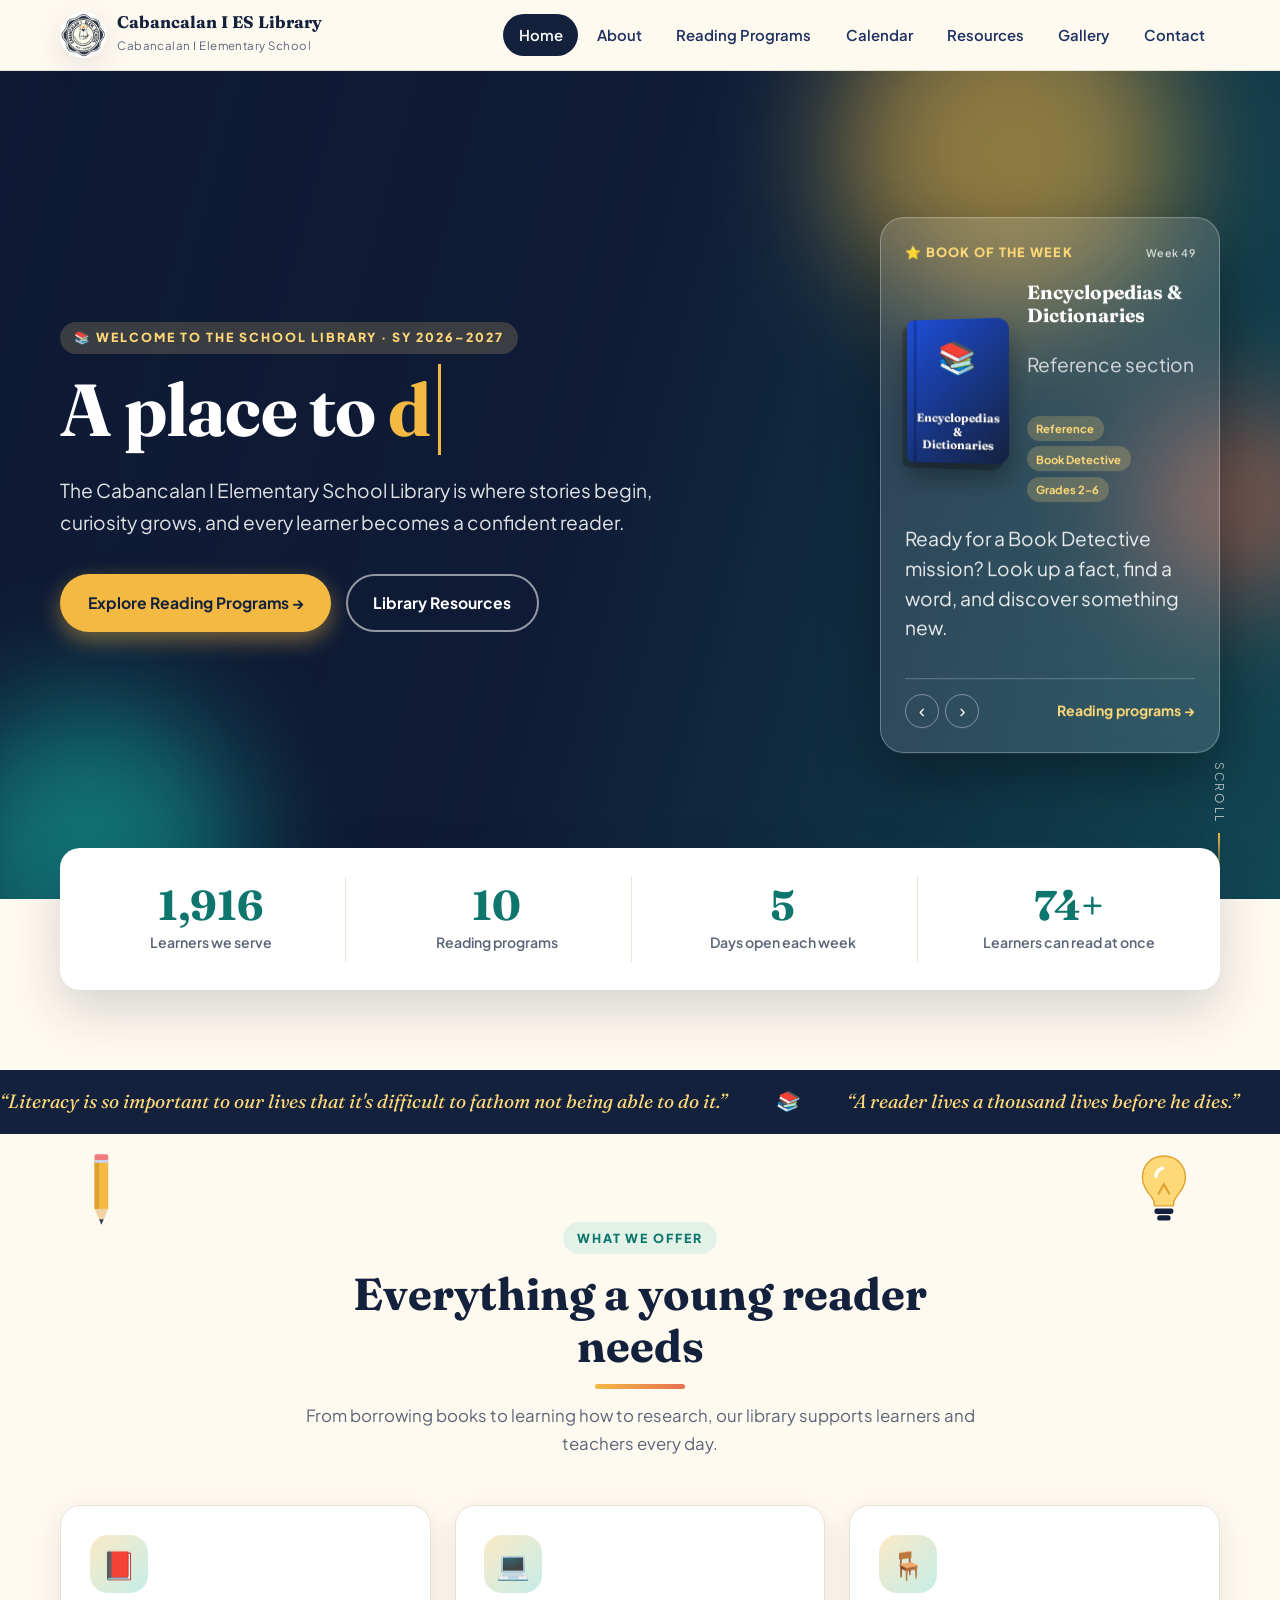
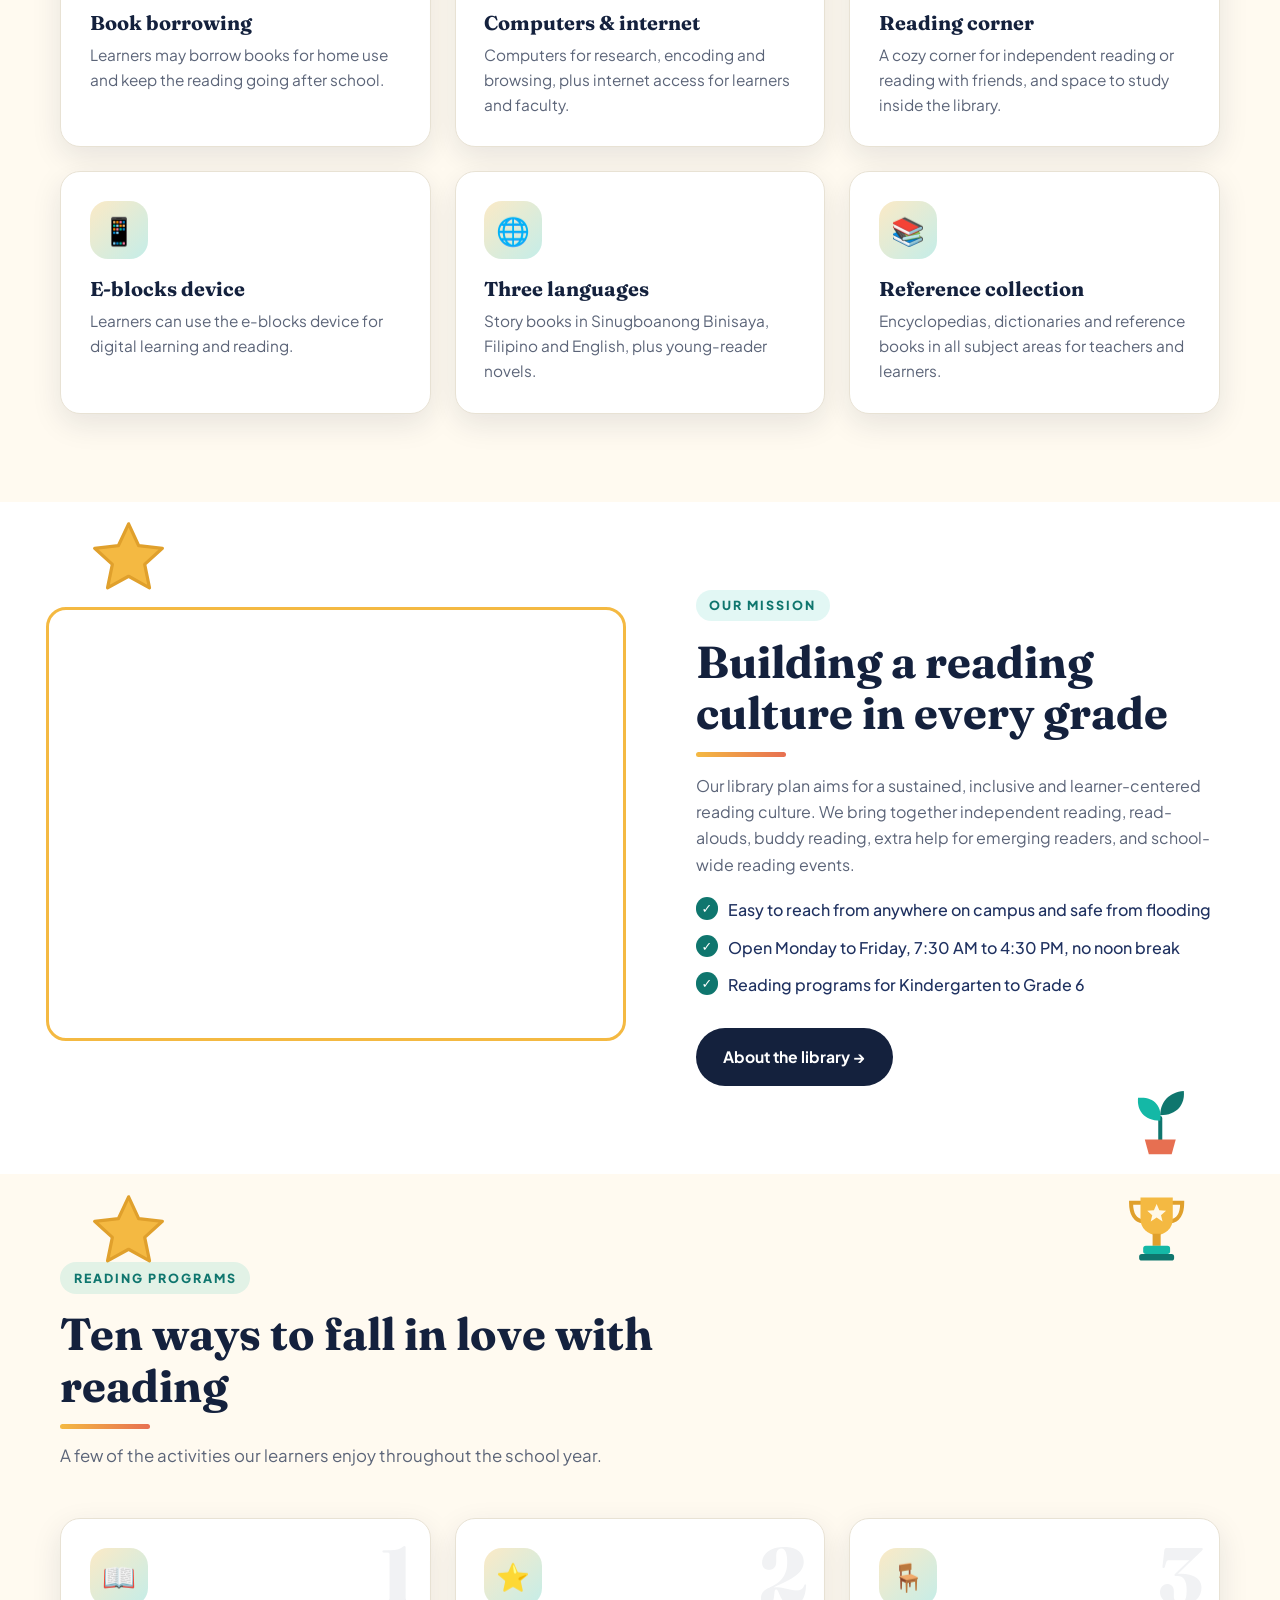
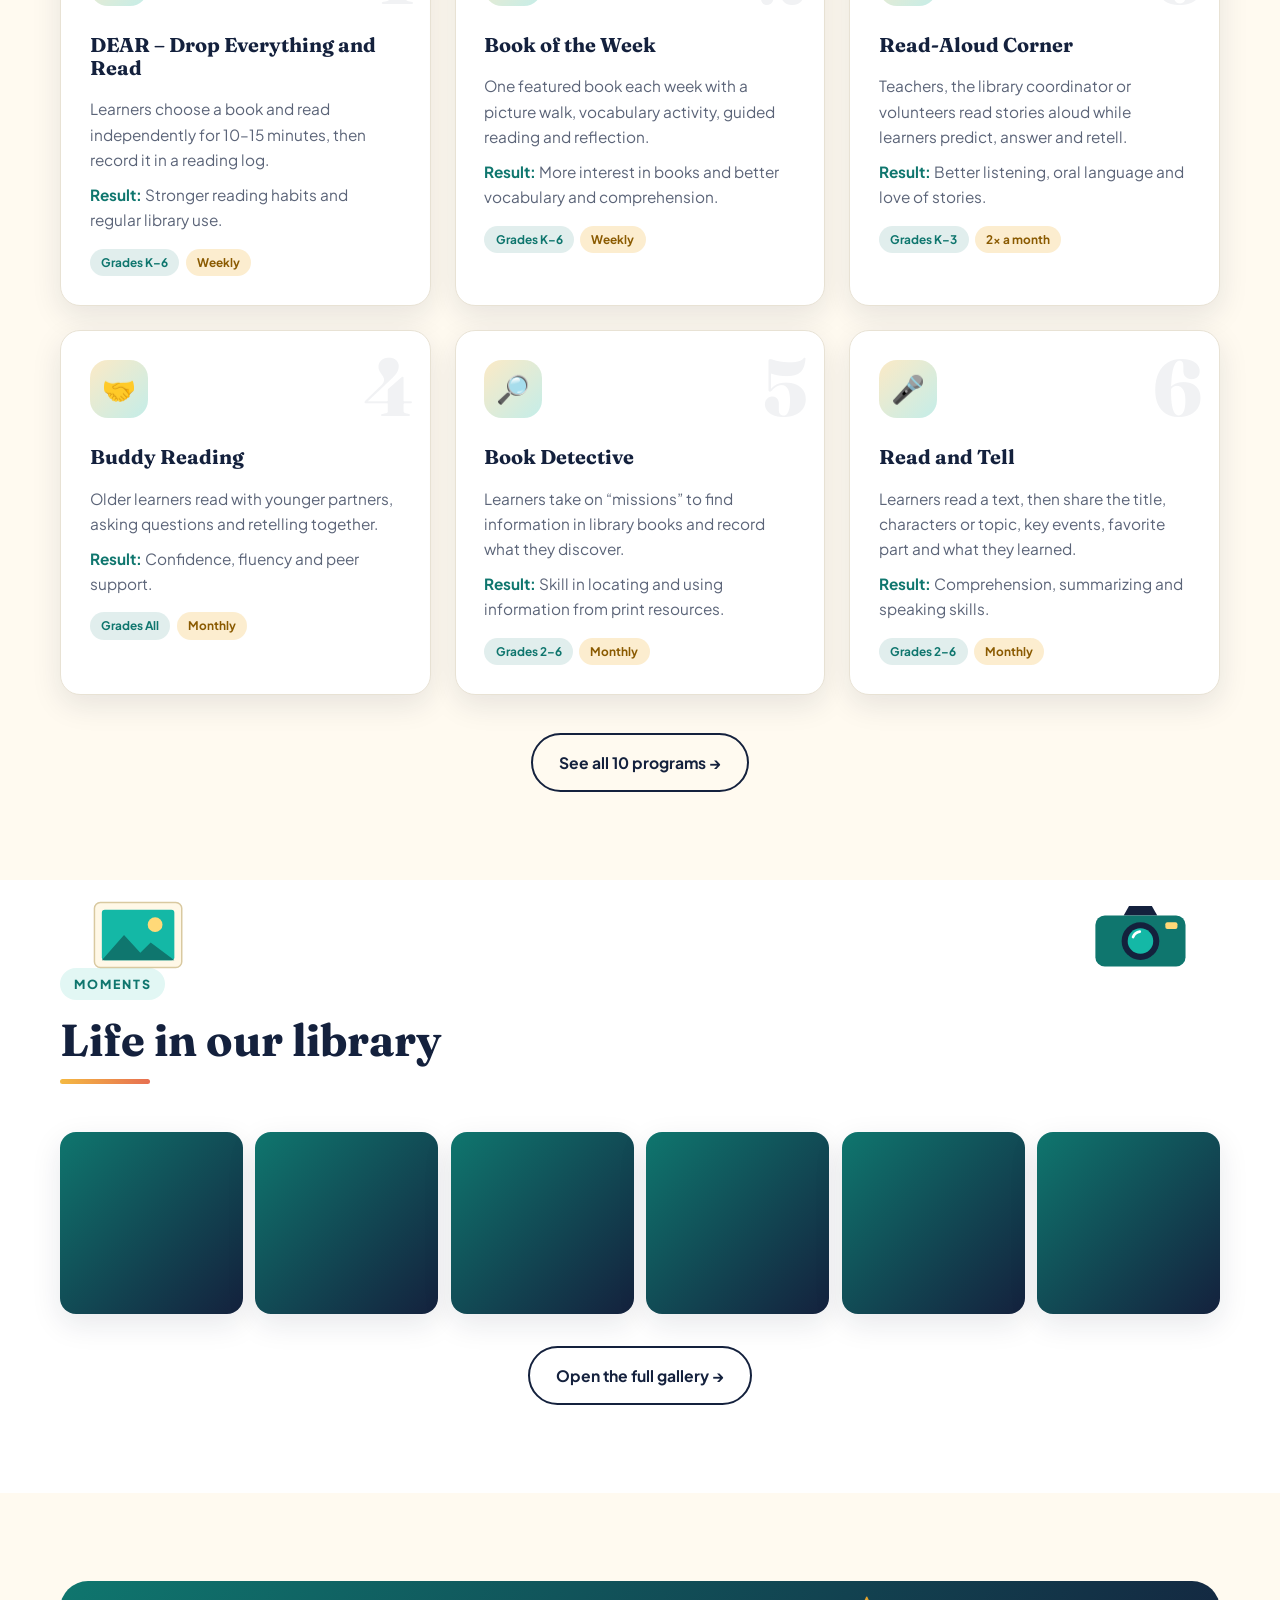
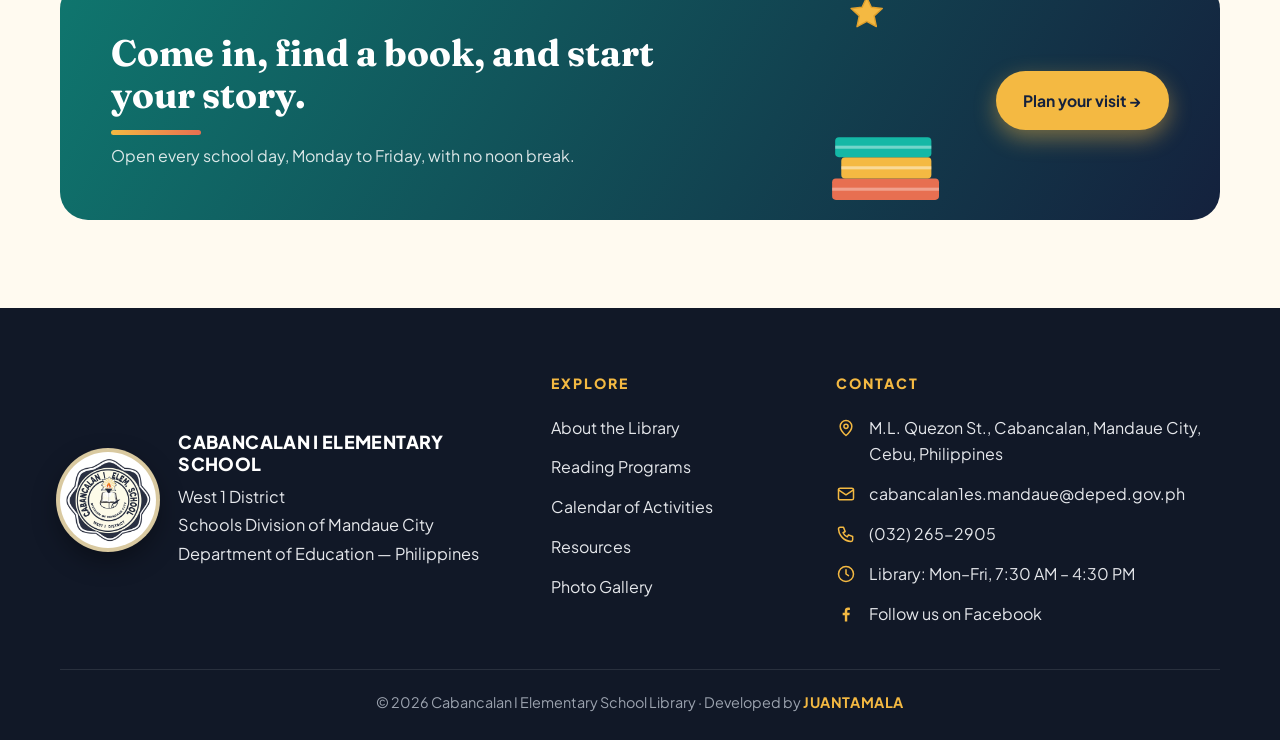
==== commit a022803e: "Animate section headings, add illustrations to all pages, add Facebook link Co-Authored-By: Claude S" ====
--- a/index.html
+++ b/index.html
@@ -12,7 +12,7 @@
 <link href="https://fonts.googleapis.com/css2?family=Fraunces:ital,opsz,wght@0,9..144,600;0,9..144,800;1,9..144,500&family=Plus+Jakarta+Sans:wght@400;500;600;700;800&display=swap" rel="stylesheet">
 <link rel="stylesheet" href="css/style.css">
 </head>
-<body>
+<body data-page="home">
 <header class="site-header">
   <div class="container nav">
     <a class="brand" href="index.html" aria-label="Cabancalan I ES Library home">
@@ -71,6 +71,8 @@
 <div class="marquee" aria-hidden="true"><div class="marquee-track"></div></div>
 
 <section class="section">
+  <span class="deco tl" data-art="pencil"></span>
+  <span class="deco tr" data-art="bulb"></span>
   <div class="container">
     <div class="section-head center reveal">
       <span class="eyebrow">What we offer</span>
@@ -89,6 +91,8 @@
 </section>
 
 <section class="section alt">
+  <span class="deco tl" data-art="star"></span>
+  <span class="deco br" data-art="sprout"></span>
   <div class="container split">
     <div class="split-img reveal"><img data-img="1_79HZ__CMOJ8QJNDazKHxoBqwaELF8jE" alt="Inside the Cabancalan I ES Library" onerror="this.style.opacity=0"></div>
     <div class="reveal d1">
@@ -106,6 +110,8 @@
 </section>
 
 <section class="section">
+  <span class="deco tl" data-art="star"></span>
+  <span class="deco tr" data-art="trophy"></span>
   <div class="container">
     <div class="section-head reveal">
       <span class="eyebrow">Reading programs</span>
@@ -118,6 +124,8 @@
 </section>
 
 <section class="section alt">
+  <span class="deco tr" data-art="camera"></span>
+  <span class="deco tl" data-art="photo"></span>
   <div class="container">
     <div class="section-head reveal">
       <span class="eyebrow">Moments</span>
@@ -129,6 +137,7 @@
 </section>
 <section class="section"><div class="container">
   <div class="cta-band reveal">
+    <span class="deco ca" data-art="stack"></span><span class="deco cb" data-art="star"></span>
     <div><h2>Come in, find a book, and start your story.</h2><p>Open every school day, Monday to Friday, with no noon break.</p></div>
     <a class="btn btn-gold" href="contact.html">Plan your visit →</a>
   </div></div></section>
@@ -162,6 +171,7 @@
           <li><svg viewBox="0 0 24 24" width="20" height="20" fill="none" stroke="currentColor" stroke-width="1.8" stroke-linecap="round" stroke-linejoin="round" aria-hidden="true"><rect x="3" y="5" width="18" height="14" rx="2"/><path d="m3 7 9 6 9-6"/></svg><a href="mailto:cabancalan1es.mandaue@deped.gov.ph">cabancalan1es.mandaue@deped.gov.ph</a></li>
           <li><svg viewBox="0 0 24 24" width="20" height="20" fill="none" stroke="currentColor" stroke-width="1.8" stroke-linecap="round" stroke-linejoin="round" aria-hidden="true"><path d="M5 4h4l2 5-2.5 1.5a11 11 0 0 0 5 5L15 13l5 2v4a2 2 0 0 1-2 2A16 16 0 0 1 3 6a2 2 0 0 1 2-2z"/></svg><span>(032) 265-2905</span></li>
           <li><svg viewBox="0 0 24 24" width="20" height="20" fill="none" stroke="currentColor" stroke-width="1.8" stroke-linecap="round" stroke-linejoin="round" aria-hidden="true"><circle cx="12" cy="12" r="9"/><path d="M12 7v5l3 2"/></svg><span>Library: Mon–Fri, 7:30 AM – 4:30 PM</span></li>
+          <li><svg viewBox="0 0 24 24" width="20" height="20" fill="currentColor" aria-hidden="true"><path d="M13.5 21v-7.5h2.6l.4-3h-3V8.6c0-.9.3-1.5 1.6-1.5h1.6V4.4c-.3 0-1.2-.1-2.3-.1-2.3 0-3.9 1.4-3.9 4v2.2H8v3h2.6V21h2.9z"/></svg><a href="https://www.facebook.com/profile.php?id=100054424680309" target="_blank" rel="noopener">Follow us on Facebook</a></li>
         </ul>
       </div>
     </div>
@@ -170,6 +180,7 @@
 </footer>
 <button class="to-top" aria-label="Back to top">↑</button>
 <script src="js/data.js"></script>
+<script src="js/art.js"></script>
 <script src="js/main.js"></script>
 </body>
 </html>
--- a/css/style.css
+++ b/css/style.css
@@ -28,7 +28,8 @@
 h3{font-size:1.25rem}
 p{color:var(--muted)}
 .eyebrow{display:inline-block;font-size:.78rem;font-weight:800;letter-spacing:.16em;text-transform:uppercase;color:var(--teal);background:rgba(20,184,166,.12);padding:.35rem .85rem;border-radius:999px;margin-bottom:.9rem}
-.section{padding:5.5rem 0}
+.section{padding:5.5rem 0;position:relative;overflow-x:clip}
+.section>.container{position:relative;z-index:1}
 .section.alt{background:var(--paper)}
 .section-head{max-width:680px;margin-bottom:3rem}
 .section-head.center{text-align:center;margin-inline:auto}
@@ -90,7 +91,6 @@
 
 /* Page hero (inner pages) */
 .page-hero{position:relative;padding:5rem 0 4rem;background:linear-gradient(120deg,var(--ink),var(--ink-2) 55%,var(--teal));color:#fff;overflow:hidden}
-.page-hero::after{content:"📖";position:absolute;right:6%;top:50%;transform:translateY(-50%) rotate(-12deg);font-size:9rem;opacity:.12}
 .page-hero h1{color:#fff;font-size:clamp(2.1rem,5vw,3.4rem)}
 .page-hero p{color:rgba(255,255,255,.85);max-width:600px;margin-top:.8rem;font-size:1.1rem}
 .crumbs{font-size:.85rem;color:var(--gold-2);margin-bottom:.8rem}
@@ -281,3 +281,83 @@
 .bw-swap{animation:bwSwap .5s both}
 @keyframes bwSwap{from{opacity:0;transform:translateX(14px)}to{opacity:1;transform:none}}
 @media (max-width:1100px){.hero-card{display:none}}
+
+
+/* ===================================================================
+   Motion + illustrations (shared by every page)
+   =================================================================== */
+@keyframes wrise{from{opacity:0;transform:translateY(34px) rotate(2deg)}to{opacity:1;transform:none}}
+@keyframes wfade{from{opacity:0;transform:translateY(24px)}to{opacity:1;transform:none}}
+@keyframes wdraw{to{width:var(--uw,90px)}}
+@keyframes bgdrift{from{background-position:0% 50%}to{background-position:100% 50%}}
+@keyframes artpop{from{opacity:0;transform:scale(.55) translateY(28px)}to{opacity:1;transform:none}}
+@keyframes artfloat{from{transform:translateY(0) rotate(var(--r0,0deg))}to{transform:translateY(-12px) rotate(var(--r1,3deg))}}
+@keyframes twinkle{0%,100%{opacity:0;transform:scale(.4) rotate(0)}50%{opacity:.95;transform:scale(1) rotate(45deg)}}
+@keyframes wiggle{0%,100%{transform:rotate(0)}25%{transform:rotate(-10deg) scale(1.08)}75%{transform:rotate(8deg) scale(1.08)}}
+
+/* Animated headings: words rise in one by one, then a gold underline draws */
+.word{display:inline-block}
+.reveal .word{opacity:0;transform:translateY(34px) rotate(2deg)}
+.reveal.in .word{animation:wrise .85s cubic-bezier(.2,.8,.2,1) forwards;animation-delay:calc(.12s + var(--i,0)*.11s)}
+.uline{display:block;height:5px;width:0;border-radius:4px;margin-top:.8rem;background:linear-gradient(90deg,var(--gold),var(--coral))}
+.section-head.center .uline{margin-inline:auto}
+.reveal.in .uline{animation:wdraw .9s .55s cubic-bezier(.2,.8,.2,1) forwards}
+
+/* Inner page header */
+.page-hero{isolation:isolate;padding:5.5rem 0 4.5rem;background:linear-gradient(110deg,var(--ink) 0%,var(--ink-2) 55%,var(--teal) 100%);background-size:140% 140%;animation:bgdrift 14s ease-in-out infinite alternate}
+.page-hero .container{position:relative;z-index:3}
+.page-hero .crumbs{opacity:0;animation:wfade .8s .1s cubic-bezier(.2,.8,.2,1) forwards}
+.page-hero .crumbs a:hover{text-decoration:underline}
+.page-hero h1{text-wrap:balance}
+.page-hero .word{opacity:0;animation:wrise .9s cubic-bezier(.2,.8,.2,1) forwards;animation-delay:calc(.25s + var(--i,0)*.13s)}
+.page-hero .uline{--uw:120px;animation:wdraw .9s .95s cubic-bezier(.2,.8,.2,1) forwards;margin-bottom:.4rem}
+.page-hero .container>p{opacity:0;animation:wfade .8s .8s cubic-bezier(.2,.8,.2,1) forwards}
+
+.hero-art{position:absolute;inset:0;z-index:1;pointer-events:none;overflow:hidden}
+.hero-art .orb{filter:none;opacity:1;z-index:0;background:radial-gradient(circle,rgba(255,255,255,.10),transparent 70%)}
+.hero-art .orb.a{width:340px;height:340px;left:35%;top:-120px}
+.hero-art .orb.b{width:220px;height:220px;right:10%;bottom:-90px;animation-delay:-3s}
+.art{position:absolute;z-index:2;display:block;opacity:0;animation:artpop .9s cubic-bezier(.2,.9,.3,1.3) forwards,artfloat var(--dur,6s) ease-in-out infinite alternate;animation-delay:var(--in,1s),calc(var(--in,1s) + .9s)}
+.art svg{display:block;height:100%;width:auto;overflow:visible}
+.art.s1{right:2.5%;top:14%;height:190px;--in:.9s;--dur:7s;--r0:-4deg;--r1:2deg}
+.art.s2{right:20%;bottom:-6px;height:104px;--in:1.1s;--dur:8s;--r0:0deg;--r1:0deg}
+.art.s3{right:31%;top:11%;height:76px;--in:1.3s;--dur:5s;--r0:-8deg;--r1:6deg}
+.art.s4{right:25.5%;top:38%;height:84px;--in:1.5s;--dur:6s;--r0:12deg;--r1:22deg}
+.art.s5{right:42%;top:0;height:92px;--in:1.2s;--dur:6.5s;--r0:0deg;--r1:2deg}
+.spark{position:absolute;z-index:1;color:var(--gold);opacity:0;animation:twinkle var(--t,3s) ease-in-out infinite;animation-delay:var(--d,0s)}
+.spark svg{display:block;width:100%;height:100%}
+
+/* Corner illustrations that pop in when each section scrolls into view */
+.deco{position:absolute;z-index:0;height:74px;display:block;pointer-events:none;opacity:0;transform:scale(.55)}
+.deco svg{display:block;height:100%;width:auto;overflow:visible}
+.deco.in{animation:artpop .8s cubic-bezier(.2,.9,.3,1.3) forwards,artfloat var(--dur,6s) ease-in-out infinite alternate;animation-delay:var(--in,.1s),calc(var(--in,.1s) + .8s)}
+.deco.tr{top:1.1rem;right:7%}
+.deco.tl{top:1.1rem;left:7%;--dur:7s;--in:.25s}
+.deco.bl{bottom:1.1rem;left:7%;--dur:7.5s}
+.deco.br{bottom:1.1rem;right:7%;--dur:8s}
+.deco.tr{--r0:3deg;--r1:-3deg}
+.deco.tl{--r0:-4deg;--r1:4deg}
+
+/* CTA band illustrations */
+.cta-band>div,.cta-band>a{position:relative;z-index:1}
+.deco.ca{top:auto;bottom:.9rem;right:17rem;height:84px;z-index:0}
+.deco.cb{top:.9rem;right:21rem;height:34px;z-index:0;--in:.5s}
+
+/* Little life in the cards */
+.card:hover .icon-bubble{animation:wiggle .6s}
+.rule .ico{display:inline-block;transition:transform .3s}
+.rule:hover .ico{transform:scale(1.25) rotate(-8deg)}
+
+@media (max-width:1200px){.art.s3,.art.s4,.art.s5{display:none}}
+@media (max-width:900px){
+  .art.s2{display:none}
+  .art.s1{height:78px;right:-6px;top:4%;opacity:.45}
+  .page-hero{padding:4rem 0 3.2rem}
+  .deco.ca,.deco.cb{display:none}
+}
+@media (max-width:600px){.deco{height:52px}.deco.tr,.deco.br{right:4%}.deco.tl,.deco.bl{left:4%}}
+@media (prefers-reduced-motion:reduce){
+  .word,.deco,.art,.spark,.page-hero .crumbs,.page-hero .container>p{opacity:1!important;transform:none!important}
+  .uline{width:var(--uw,90px)!important}
+  .spark{opacity:.6!important}
+}
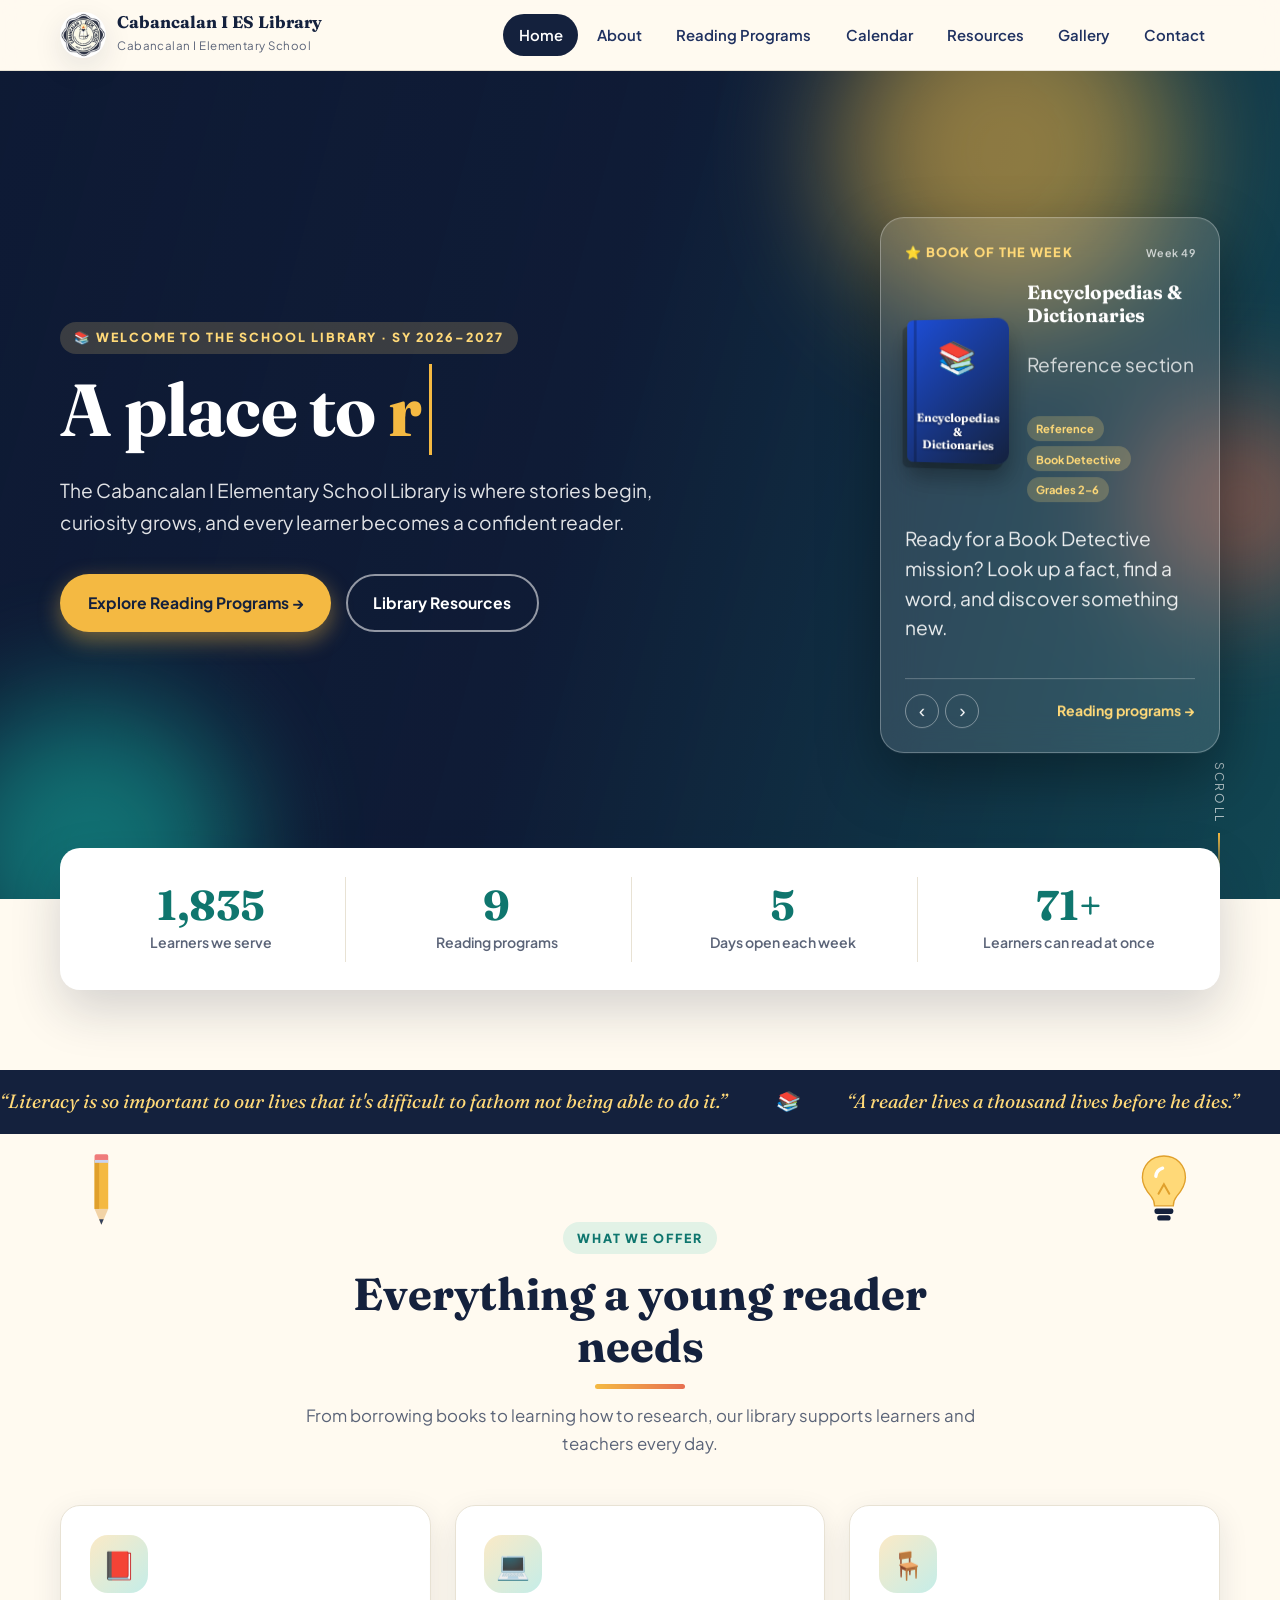
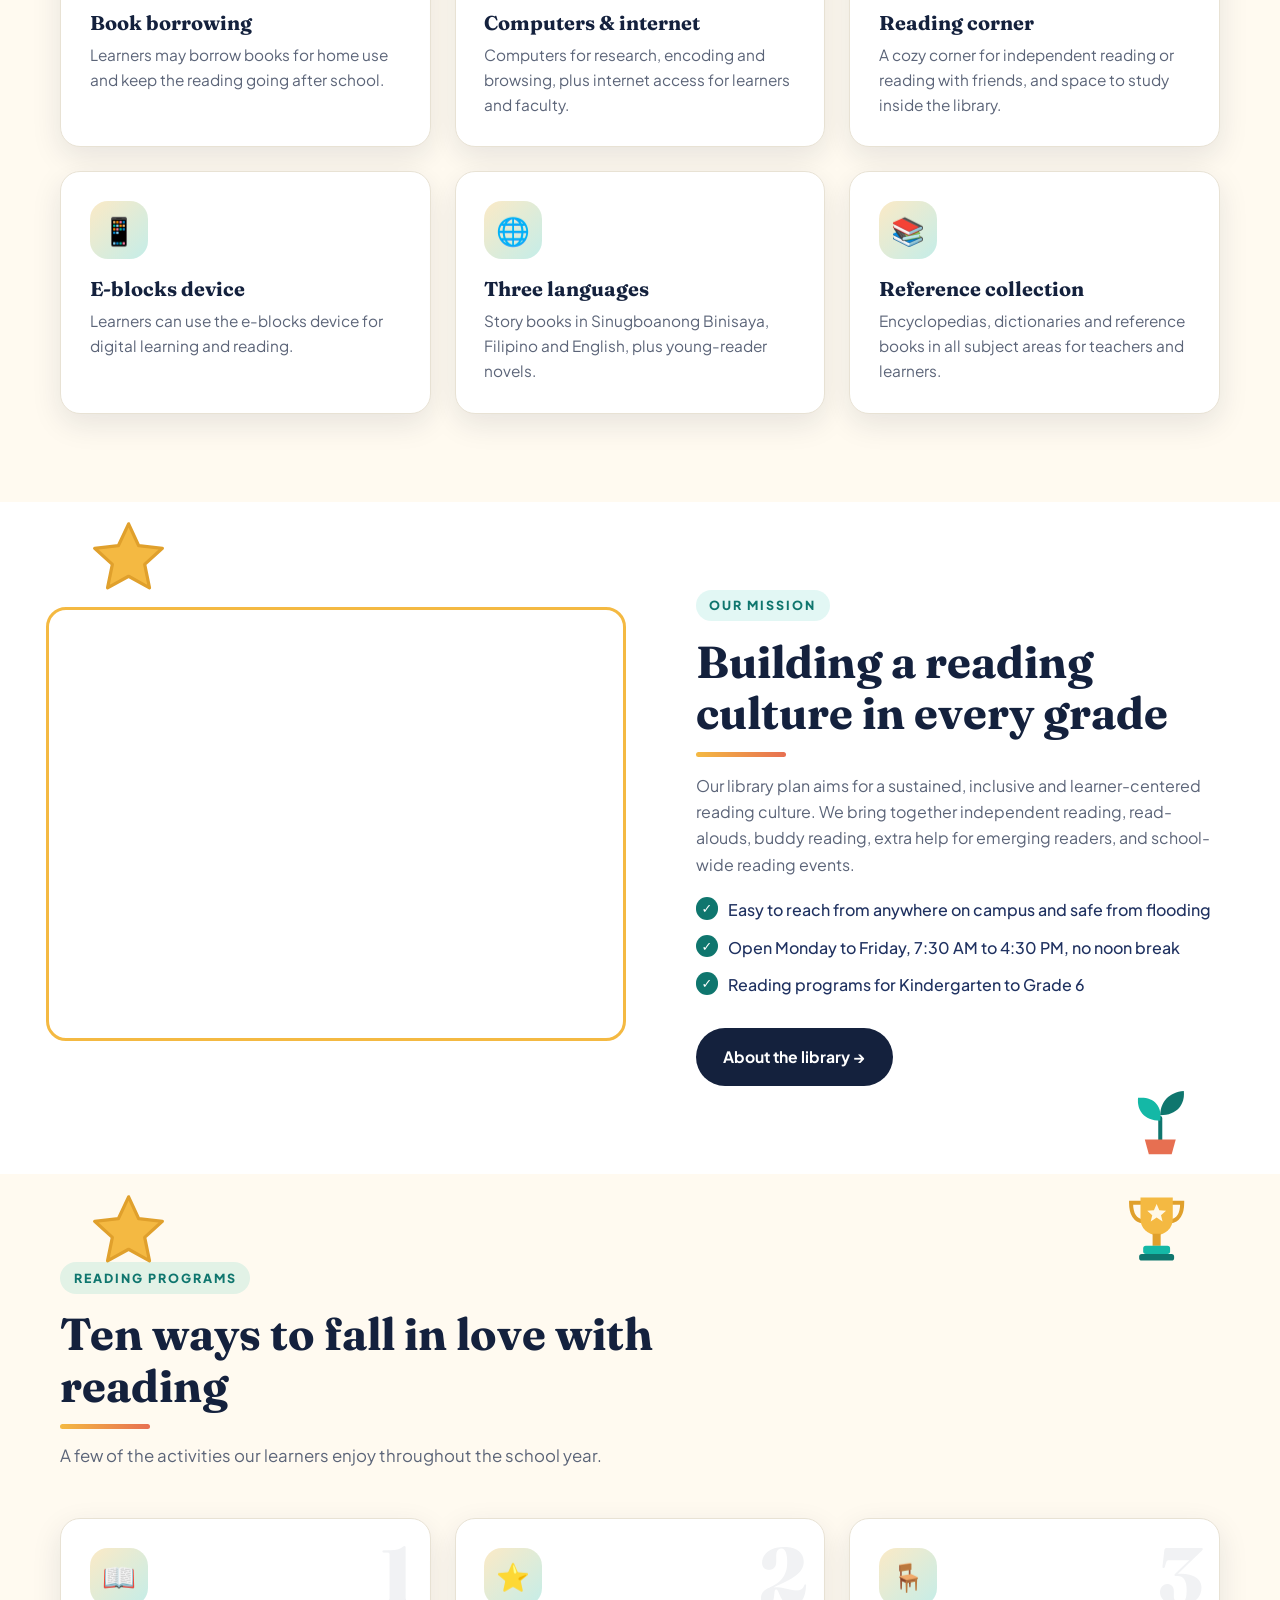
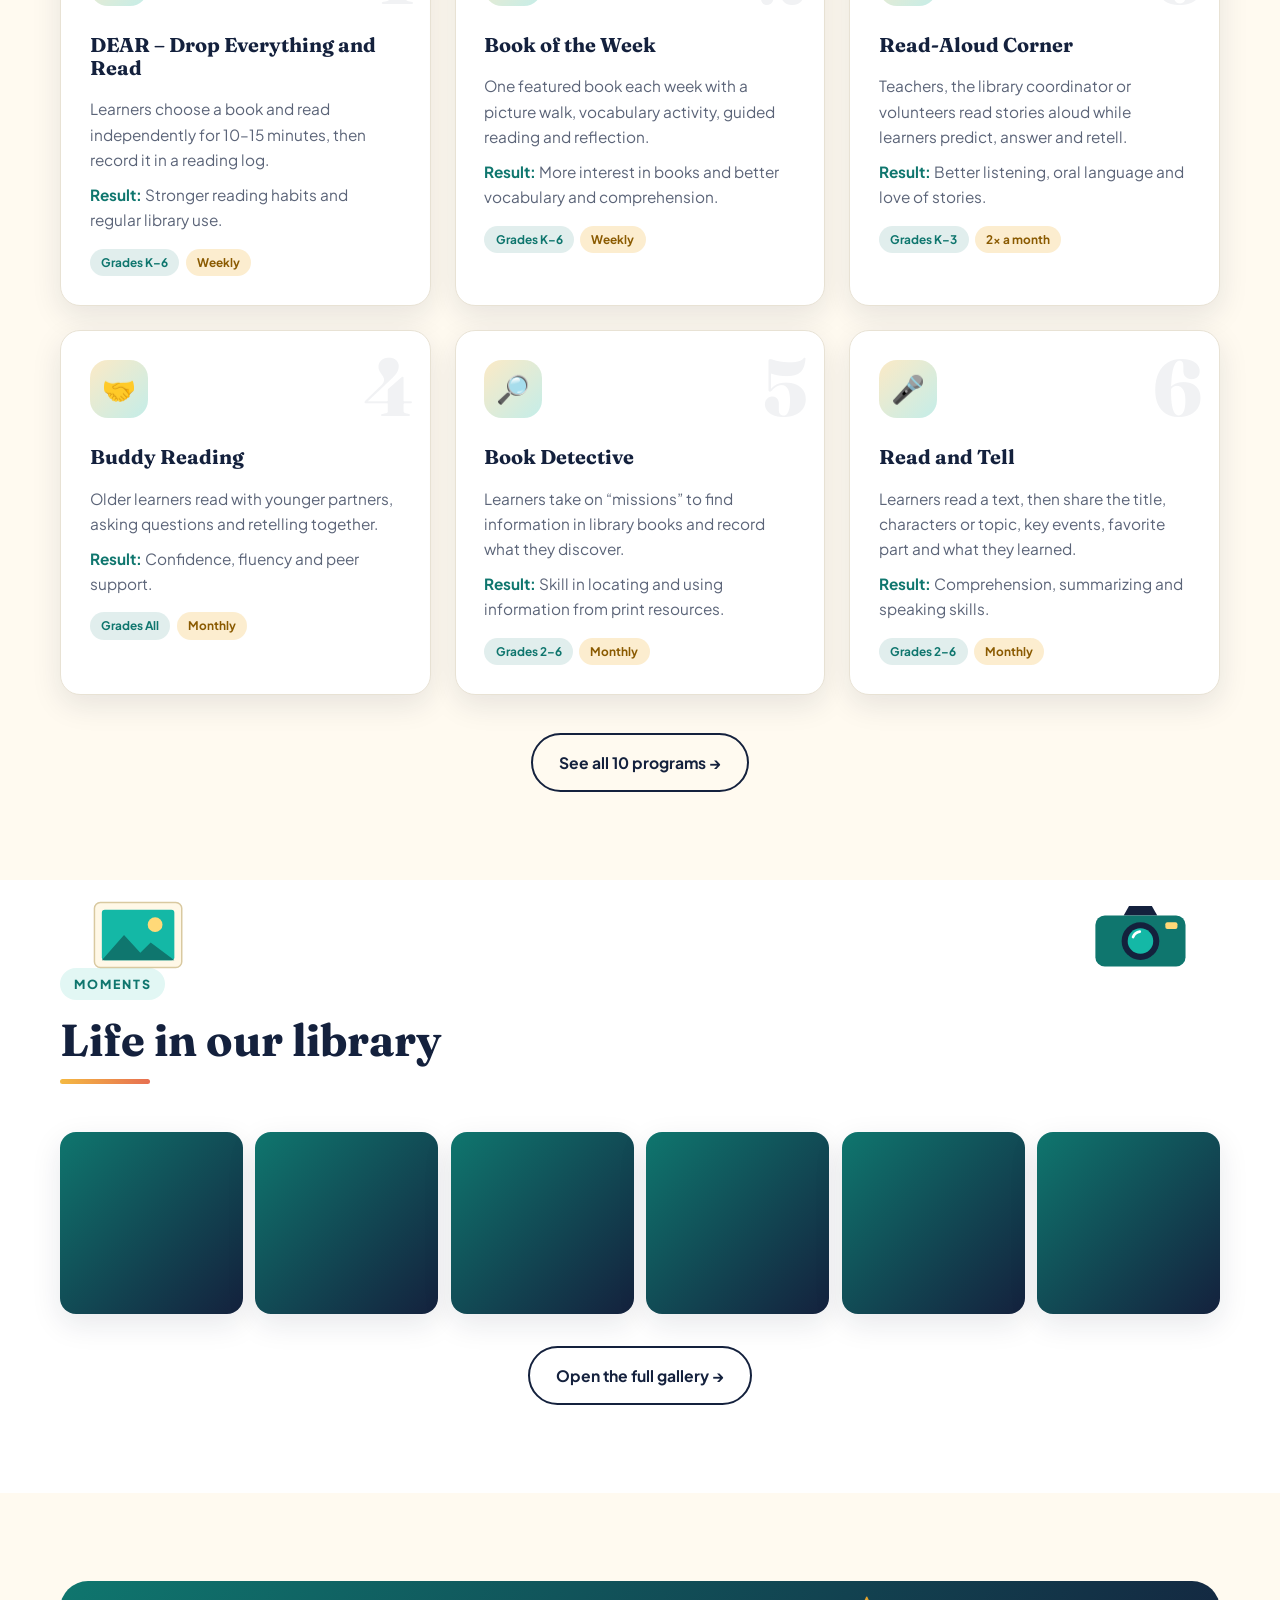
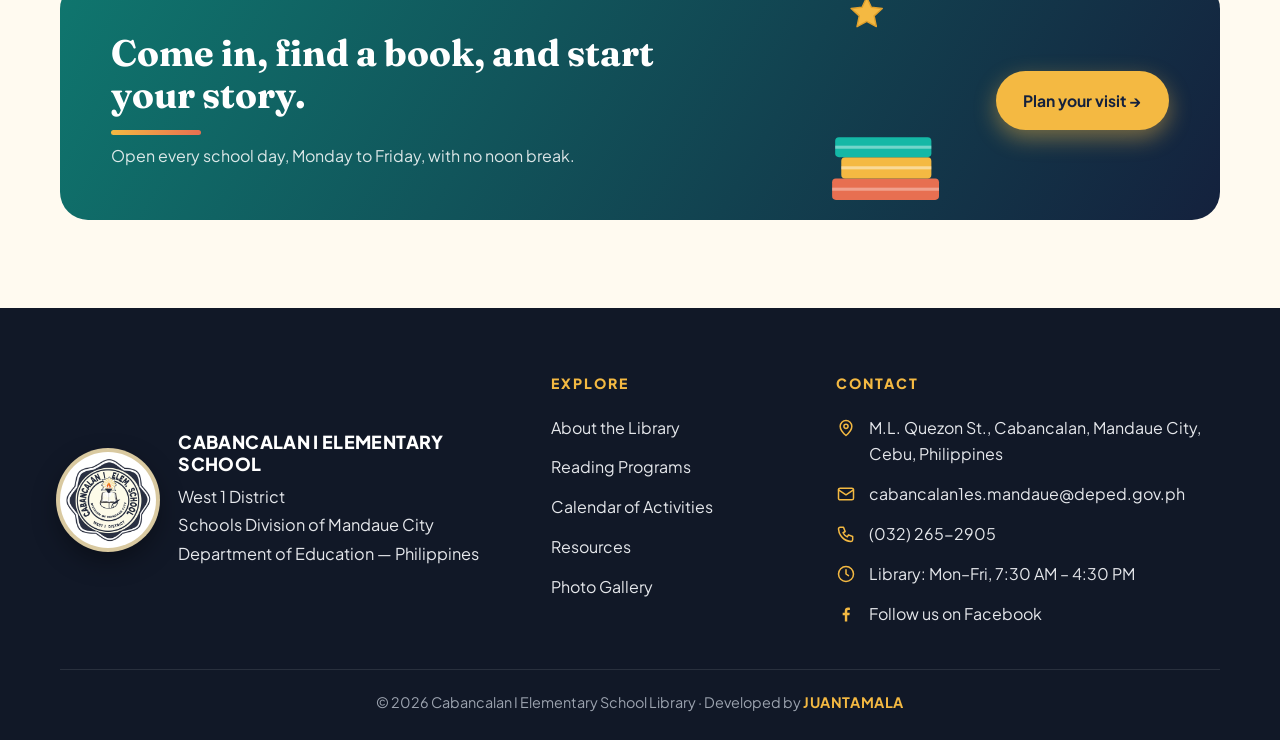
==== commit 2dce91da: "Cache-bust CSS and JS so the new animations load immediately Co-Authored-By: Claude Sonnet 5.5 <nore" ====
--- a/index.html
+++ b/index.html
@@ -10,7 +10,7 @@
 <link rel="preconnect" href="https://fonts.googleapis.com">
 <link rel="preconnect" href="https://fonts.gstatic.com" crossorigin>
 <link href="https://fonts.googleapis.com/css2?family=Fraunces:ital,opsz,wght@0,9..144,600;0,9..144,800;1,9..144,500&family=Plus+Jakarta+Sans:wght@400;500;600;700;800&display=swap" rel="stylesheet">
-<link rel="stylesheet" href="css/style.css">
+<link rel="stylesheet" href="css/style.css?v=20261022">
 </head>
 <body data-page="home">
 <header class="site-header">
@@ -179,8 +179,8 @@
   </div>
 </footer>
 <button class="to-top" aria-label="Back to top">↑</button>
-<script src="js/data.js"></script>
-<script src="js/art.js"></script>
-<script src="js/main.js"></script>
+<script src="js/data.js?v=20261022"></script>
+<script src="js/art.js?v=20261022"></script>
+<script src="js/main.js?v=20261022"></script>
 </body>
 </html>
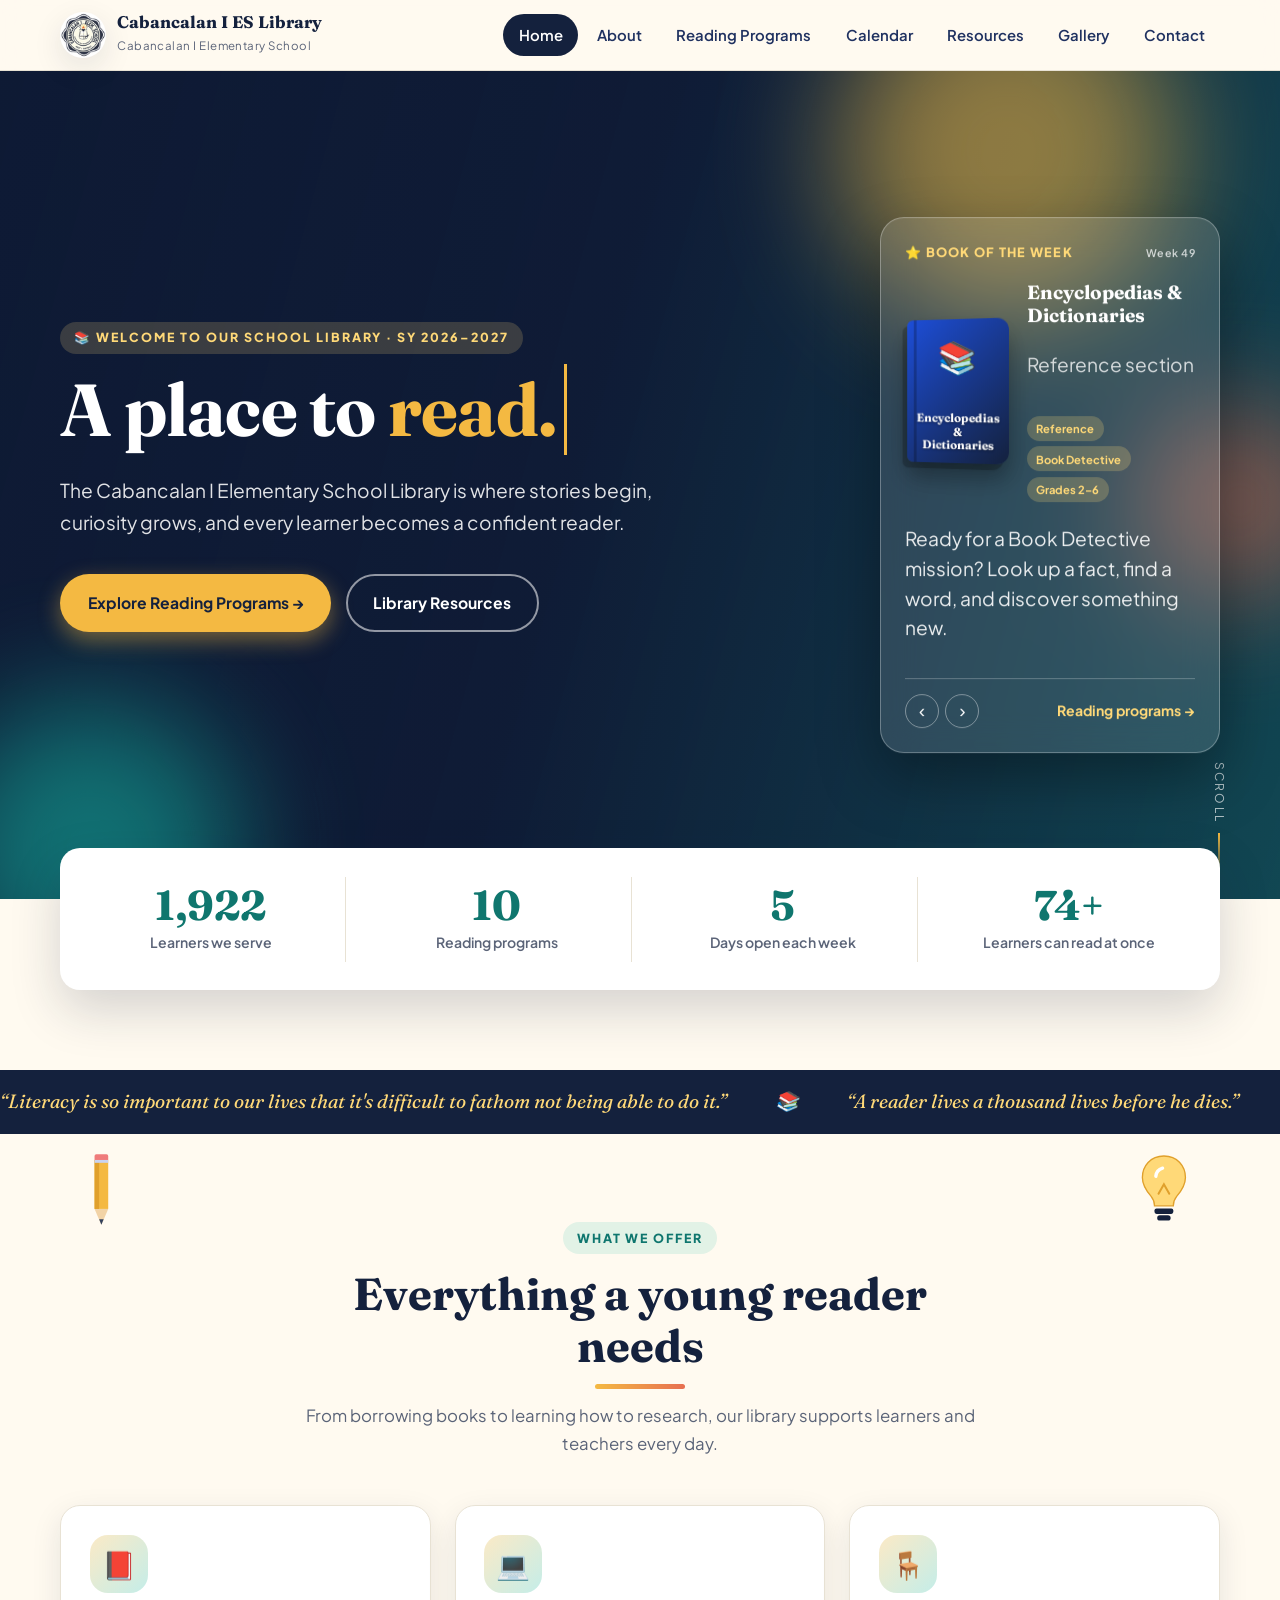
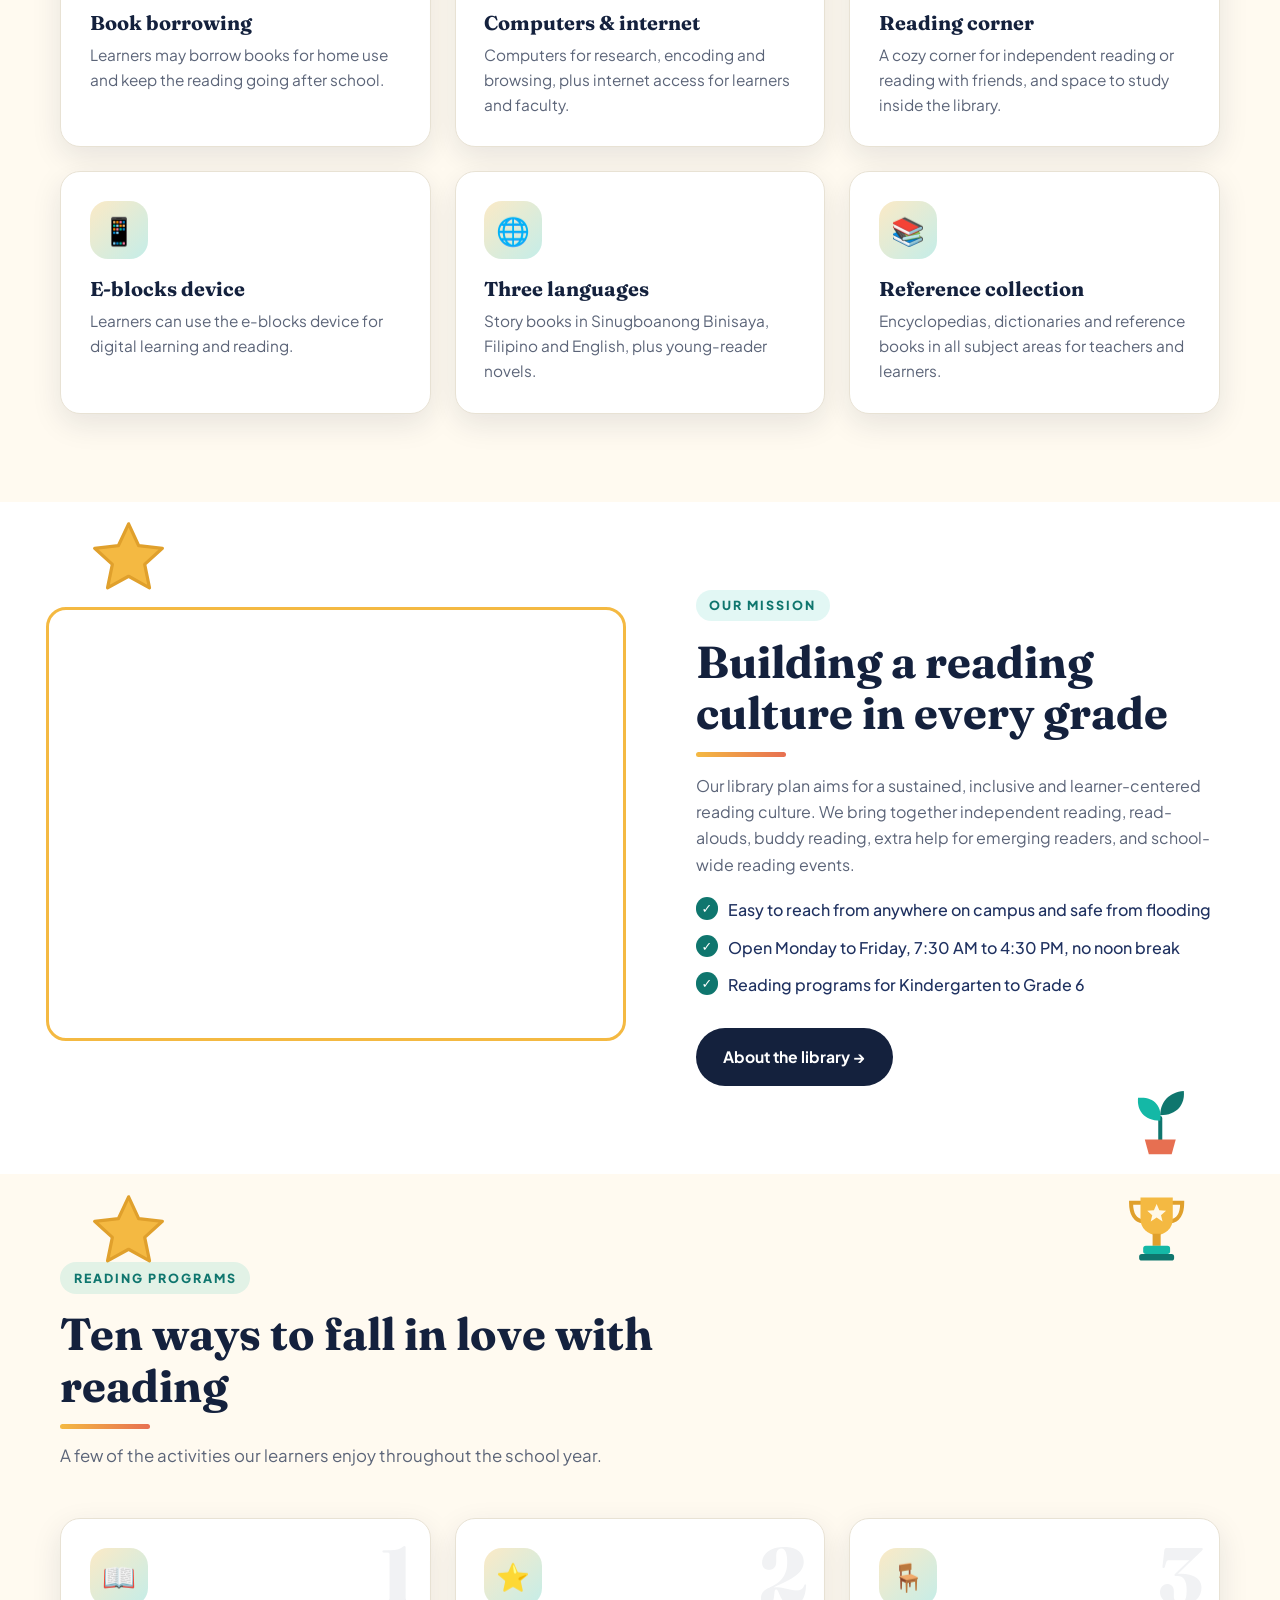
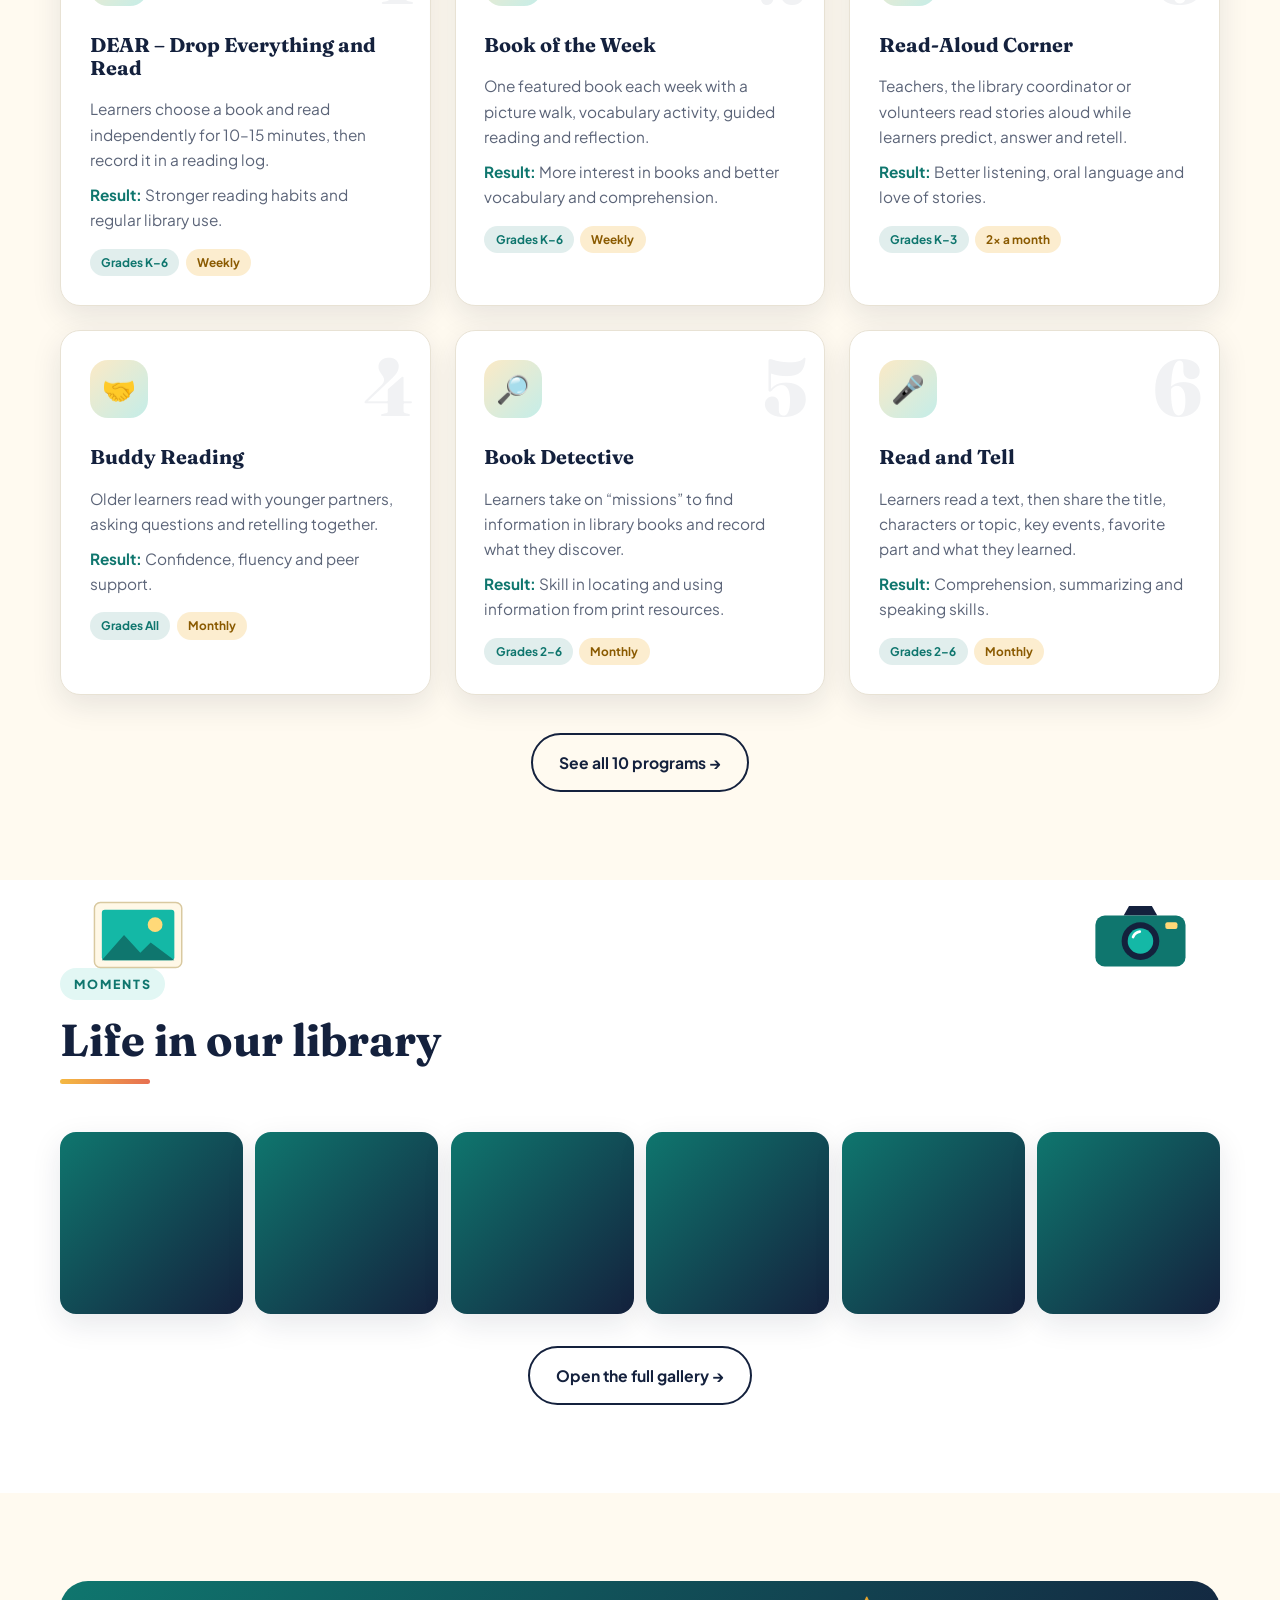
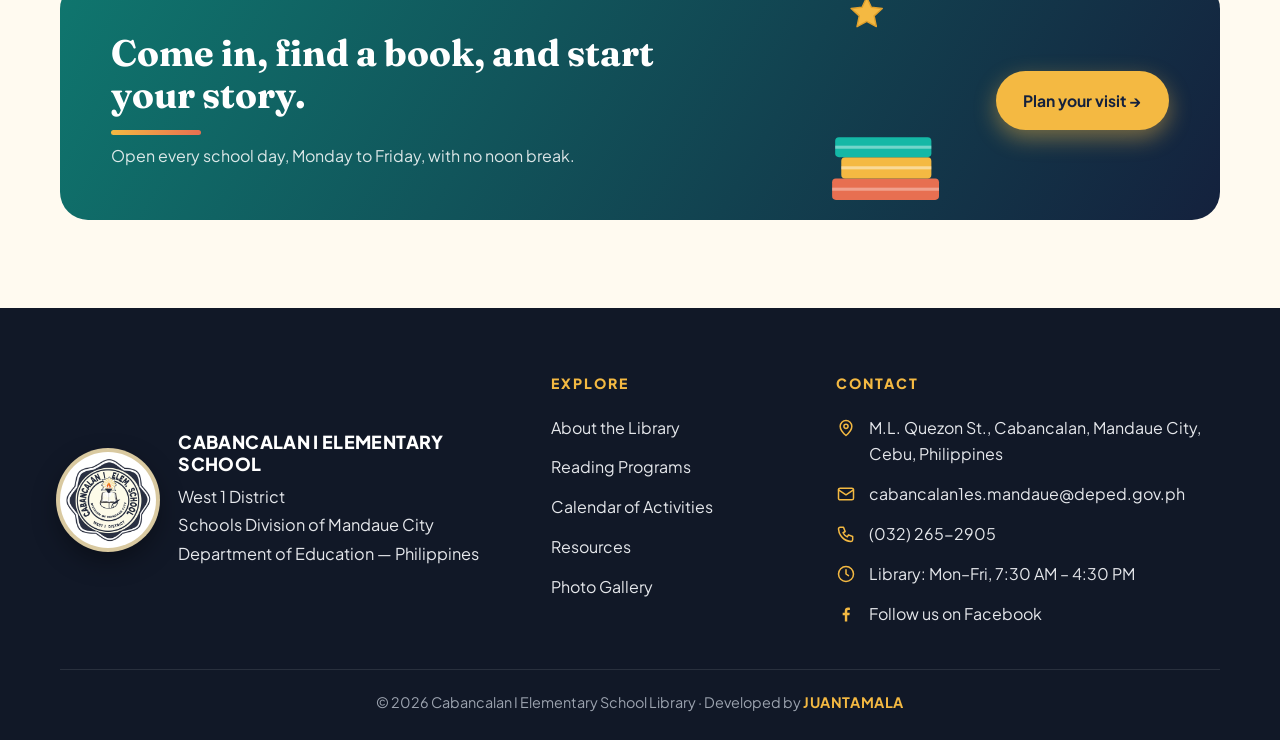
==== commit eb15fd48: "Change welcome text to 'our School Library' and slow down hero typing animation Co-Authored-By: Clau" ====
--- a/index.html
+++ b/index.html
@@ -30,7 +30,7 @@
   <div class="floaters"></div>
   <div class="container">
     <div class="hero-inner">
-      <span class="eyebrow">📚 Welcome to the School Library · SY 2026–2027</span>
+      <span class="eyebrow">📚 Welcome to our School Library · SY 2026–2027</span>
       <h1>A place to <span class="typed">read.</span></h1>
       <p>The Cabancalan I Elementary School Library is where stories begin, curiosity grows, and every learner becomes a confident reader.</p>
       <div class="hero-cta">
